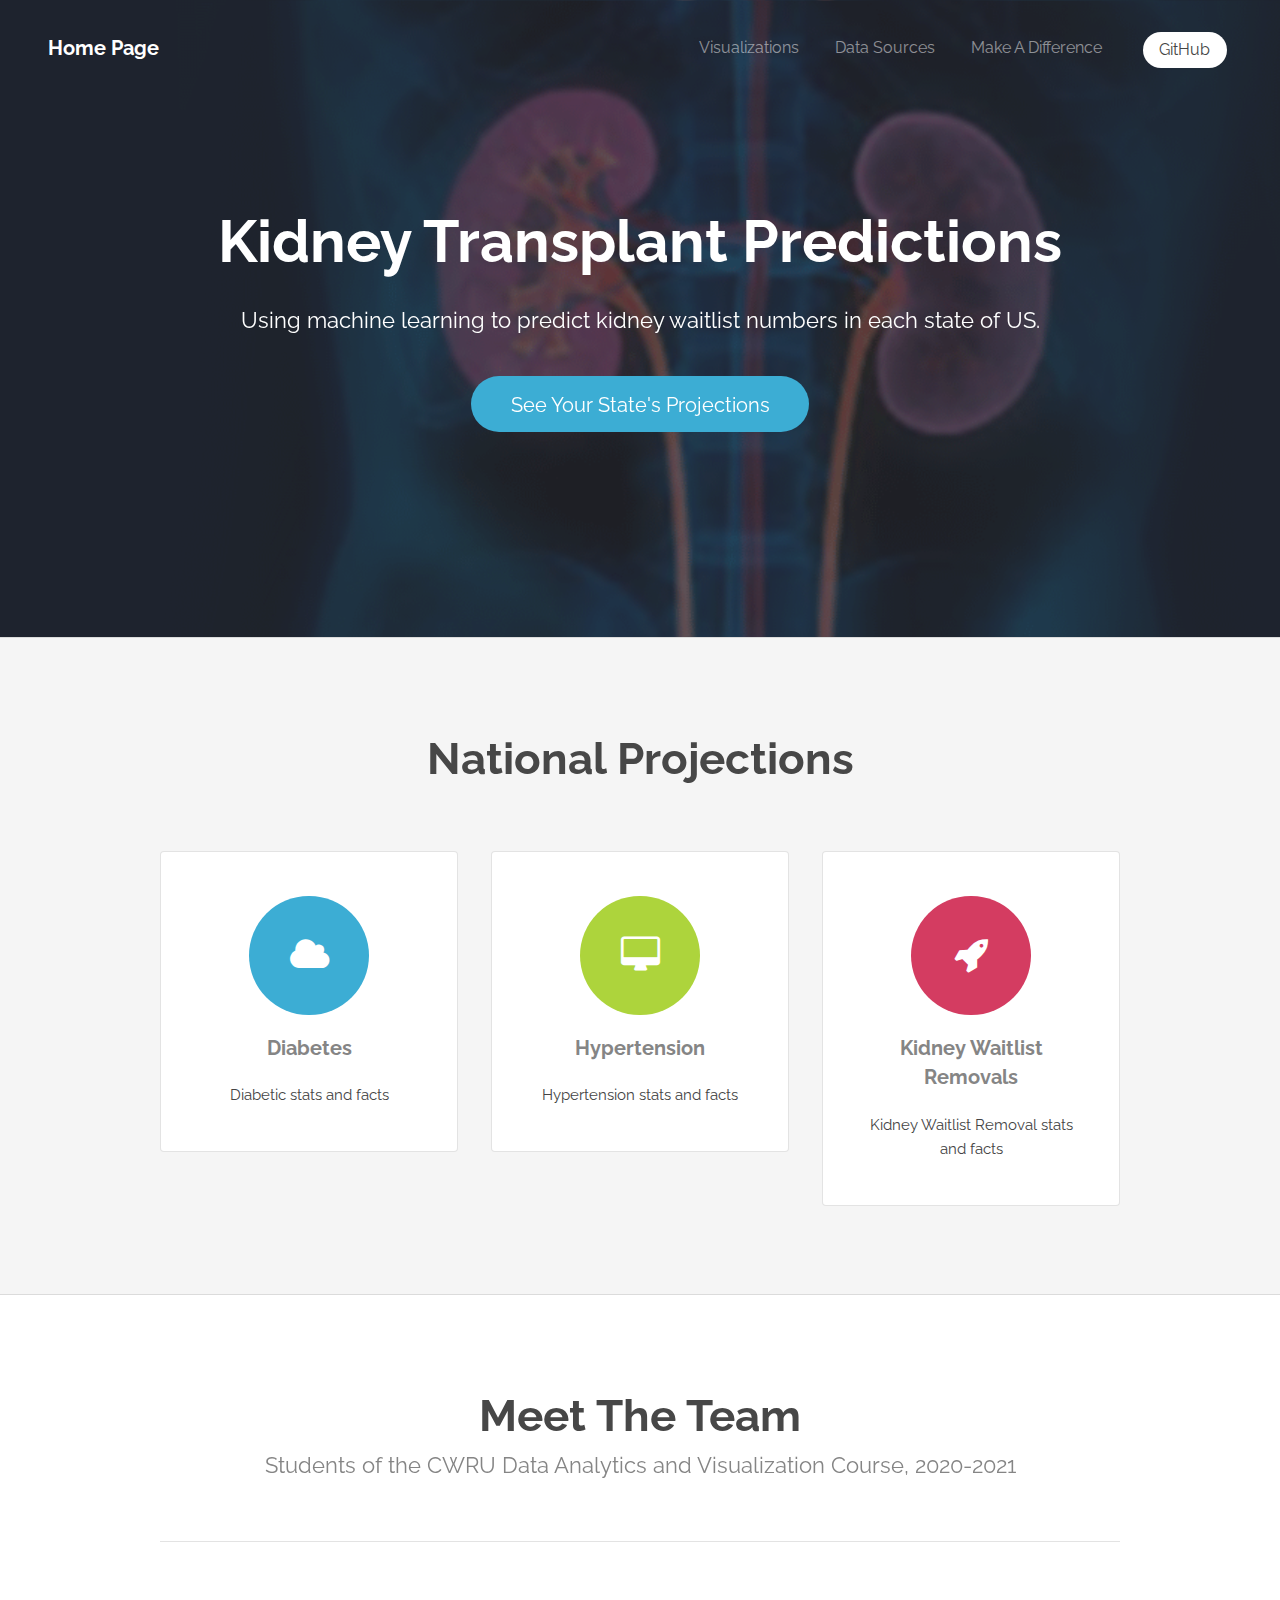
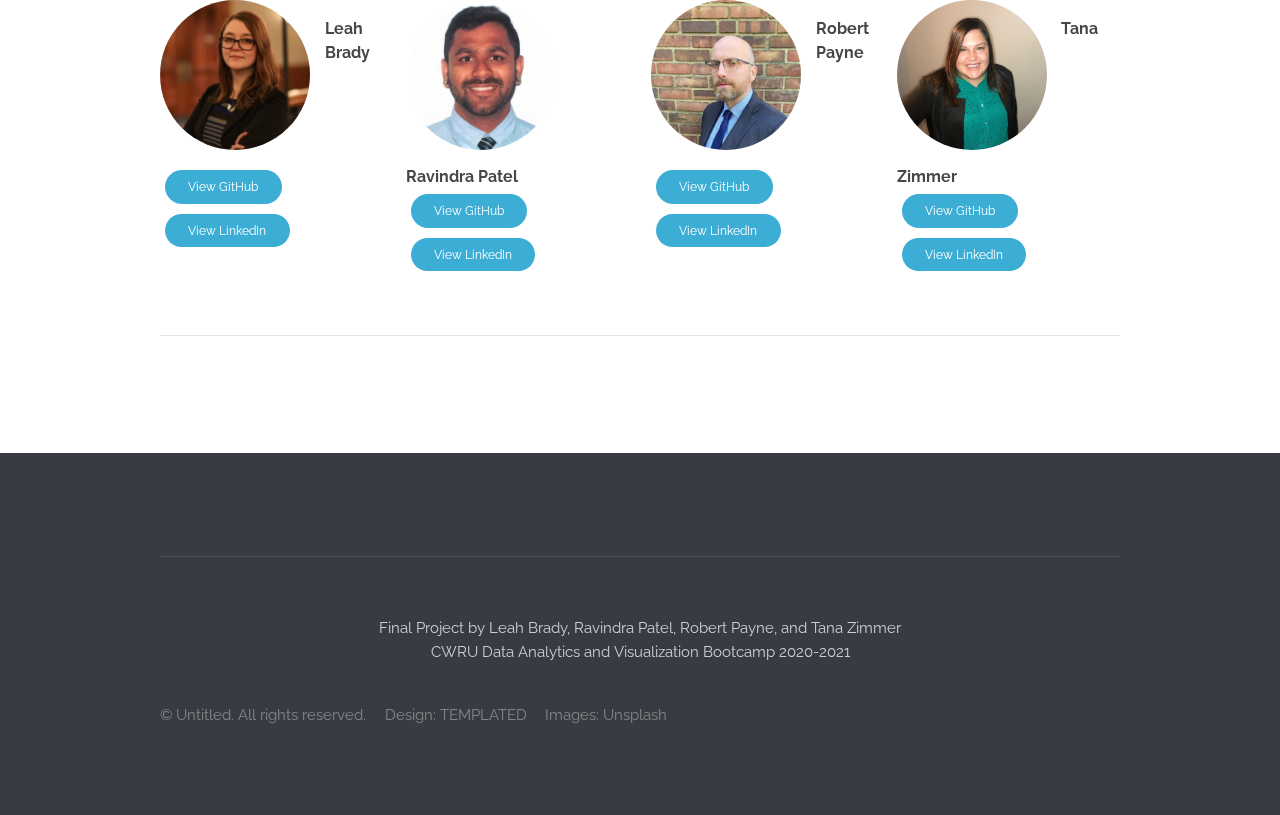
==== index.html @ 56c70883 "wrote js code to swap images" ====
<!DOCTYPE html>
<!--
	Transit by TEMPLATED
	templated.co @templatedco
	Released for free under the Creative Commons Attribution 3.0 license (templated.co/license)
-->
<html lang="en">
	<head>
		<meta charset="UTF-8">
		<title>Home Page</title>
		<meta http-equiv="content-type" content="text/html; charset=utf-8" />
		<meta name="description" content="" />
		<meta name="keywords" content="" />
		<!--[if lte IE 8]><script src="js/html5shiv.js"></script><![endif]-->
		<script src="js/jquery.min.js"></script>
		<script src="js/skel.min.js"></script>
		<script src="js/skel-layers.min.js"></script>
		<script src="js/init.js"></script>
		<noscript>
			<link rel="stylesheet" href="css/skel.css" />
			<link rel="stylesheet" href="css/style.css" />
			<link rel="stylesheet" href="css/style-xlarge.css" />
		</noscript>
	</head>
	<body class="landing">

		<!-- Header -->
			<header id="header">
				<h1><a href="index.html">Home Page</a></h1>
				<nav id="nav">
					<ul>
						<li><a href="visualizations.html">Visualizations</a></li>
						<li><a href="data.html">Data Sources</a></li>
						<li><a href="donate.html">Make A Difference</a></li>
						<li><a href="https://github.com/Lbrady1025/OPTN-analysis" target="_blank" class="button special">GitHub</a></li>
					</ul>
				</nav>
			</header>

		<!-- Banner -->
			<section id="banner">
				<h2>Kidney Transplant Predictions</h2>
				<p>Using machine learning to predict kidney waitlist numbers in each state of US.</p>
				<ul class="actions">
					<li>
						<a href="states.html" class="button big">See Your State's Projections</a>
					</li>
				</ul>
			</section>

		<!-- One -->
			<section id="one" class="wrapper style1 special">
				<div class="container">
					<header class="major">
						<h2>National Projections</h2>
					</header>
					<div class="row 150%">
						<div class="4u 12u$(medium)">
							<section class="box">
								<i class="icon big rounded color1 fa-cloud"></i>
								<h3>Diabetes</h3>
								<p>Diabetic stats and facts</p>
							</section>
						</div>
						<div class="4u 12u$(medium)">
							<section class="box">
								<i class="icon big rounded color9 fa-desktop"></i>
								<h3>Hypertension</h3>
								<p>Hypertension stats and facts</p>
							</section>
						</div>
						<div class="4u$ 12u$(medium)">
							<section class="box">
								<i class="icon big rounded color6 fa-rocket"></i>
								<h3>Kidney Waitlist Removals</h3>
								<p>Kidney Waitlist Removal stats and facts</p>
							</section>
						</div>
					</div>
				</div>
			</section>

		<!-- Two -->
			<section id="two" class="wrapper style2 special">
				<div class="container">
					<header class="major">
						<h2>Meet The Team</h2>
						<p>Students of the CWRU Data Analytics and Visualization Course, 2020-2021</p>
					</header>
					<section class="profiles">
						<div class="row">
							<section class="3u 6u(medium) 12u$(xsmall) profile">
								<img src="images/LB.jpg" height=150px width=150px alt="" />
								<h4>Leah Brady</h4>
								<p><a href="https://github.com/lbrady1025" target="_blank" class="button small">View GitHub</a>
								<br><a href="http://linkedin.com/in/leah-brady-31922b10" target="_blank" class="button small">View LinkedIn</a></p>
							</section>
							<section class="3u 6u$(medium) 12u$(xsmall) profile">
								<img src="images/RPatel.jpg" height=150px width=150px alt="" />
								<h4>Ravindra Patel</h4>
								<p><a href="https://github.com/raviny90" target="_blank" class="button small">View GitHub</a>
								<br><a href="https://www.linkedin.com/in/ravipatel-1228/" target="_blank" class="button small">View LinkedIn</a></p>
							</section>
							<section class="3u 6u(medium) 12u$(xsmall) profile">
								<img src="images/RPayne.jpg" height=150px width=150px alt="" />
								<h4>Robert Payne</h4>
								<p><a href="https://github.com/BPayne-216" target="_blank" class="button small">View GitHub</a>
								<br><a href="https://www.linkedin.com/in/robert-payne-552a73190/" target="_blank" class="button small">View LinkedIn</a></p>
							</section>
							<section class="3u$ 6u$(medium) 12u$(xsmall) profile">
								<img src="images/TZ.jpg" height=150px width=150px alt="" />
								<h4>Tana Zimmer</h4>
								<p><a href="https://github.com/tanazimmer" target="_blank" class="button small">View GitHub</a>
								<br><a href="https://www.linkedin.com/in/tana-zimmer/" target="_blank" class="button small">View LinkedIn</a></p>
							</section>
						</div>
					</section>
					
				</div>
			</section>

		<!-- Footer -->
			<footer id="footer">
				<div class="container">
					<section class="links">
						<div class="row">
						</div>
					</section>
						<center>
						<p>Final Project by Leah Brady, Ravindra Patel, Robert Payne, and Tana Zimmer<br>
						CWRU Data Analytics and Visualization Bootcamp 2020-2021</p>
						</center>			
						<div class="row">
						<div class="8u 12u$(medium)">
							<ul class="copyright">
								<li>&copy; Untitled. All rights reserved.</li>
								<li>Design: <a href="http://templated.co">TEMPLATED</a></li>
								<li>Images: <a href="http://unsplash.com">Unsplash</a></li>
							</ul>
						</div>
					</div>
				</div>
			</footer>

	</body>
</html>
---- css/skel.css ----
/* Resets (http://meyerweb.com/eric/tools/css/reset/ | v2.0 | 20110126 | License: none (public domain)) */

	html,body,div,span,applet,object,iframe,h1,h2,h3,h4,h5,h6,p,blockquote,pre,a,abbr,acronym,address,big,cite,code,del,dfn,em,img,ins,kbd,q,s,samp,small,strike,strong,sub,sup,tt,var,b,u,i,center,dl,dt,dd,ol,ul,li,fieldset,form,label,legend,table,caption,tbody,tfoot,thead,tr,th,td,article,aside,canvas,details,embed,figure,figcaption,footer,header,hgroup,menu,nav,output,ruby,section,summary,time,mark,audio,video{margin:0;padding:0;border:0;font-size:100%;font:inherit;vertical-align:baseline;}article,aside,details,figcaption,figure,footer,header,hgroup,menu,nav,section{display:block;}body{line-height:1;}ol,ul{list-style:none;}blockquote,q{quotes:none;}blockquote:before,blockquote:after,q:before,q:after{content:'';content:none;}table{border-collapse:collapse;border-spacing:0;}body{-webkit-text-size-adjust:none}

/* Box Model */

	*, *:before, *:after {
		-moz-box-sizing: border-box;
		-webkit-box-sizing: border-box;
		box-sizing: border-box;
	}

/* Container */

	.container {
		margin-left: auto;
		margin-right: auto;

		/* width: (containers) */
		width: 1200px;
	}

	/* Modifiers */

		/* 125% */
			.container.\31 25\25 {
				width: 100%;

				/* max-width: (containers * 1.25) */
				max-width: 1500px;

				/* min-width: (containers) */
				min-width: 1200px;
			}

		/* 75% */
			.container.\37 5\25 {

				/* width: (containers * 0.75) */
				width: 900px;

			}

		/* 50% */
			.container.\35 0\25 {

				/* width: (containers * 0.50) */
				width: 600px;

			}

		/* 25% */
			.container.\32 5\25 {

				/* width: (containers * 0.25) */
				width: 300px;

			}

/* Grid */

	.row {
		border-bottom: solid 1px transparent;
	}

	.row > * {
		float: left;
	}

	.row:after, .row:before {
		content: '';
		display: block;
		clear: both;
		height: 0;
	}

	.row.uniform > * > :first-child {
		margin-top: 0;
	}

	.row.uniform > * > :last-child {
		margin-bottom: 0;
	}

	/* Gutters */

		/* Normal */

			.row > * {
				/* padding: (gutters.horizontal) 0 0 (gutters.vertical) */
				padding: 0 0 0 2em;
			}

			.row {
				/* margin: -(gutters.horizontal) 0 -1px -(gutters.vertical) */
				margin: 0 0 -1px -2em;
			}

			.row.uniform > * {
				/* padding: (gutters.vertical) 0 0 (gutters.vertical) */
				padding: 2em 0 0 2em;
			}

			.row.uniform {
				/* margin: -(gutters.vertical) 0 -1px -(gutters.vertical) */
				margin: -2em 0 -1px -2em;
			}

		/* 200% */

			.row.\32 00\25 > * {
				/* padding: (gutters.horizontal) 0 0 (gutters.vertical) */
				padding: 0 0 0 4em;
			}

			.row.\32 00\25 {
				/* margin: -(gutters.horizontal) 0 -1px -(gutters.vertical) */
				margin: 0 0 -1px -4em;
			}

			.row.uniform.\32 00\25 > * {
				/* padding: (gutters.vertical) 0 0 (gutters.vertical) */
				padding: 4em 0 0 4em;
			}

			.row.uniform.\32 00\25 {
				/* margin: -(gutters.vertical) 0 -1px -(gutters.vertical) */
				margin: -4em 0 -1px -4em;
			}

		/* 150% */

			.row.\31 50\25 > * {
				/* padding: (gutters.horizontal) 0 0 (gutters.vertical) */
				padding: 0 0 0 1.5em;
			}

			.row.\31 50\25 {
				/* margin: -(gutters.horizontal) 0 -1px -(gutters.vertical) */
				margin: 0 0 -1px -1.5em;
			}

			.row.uniform.\31 50\25 > * {
				/* padding: (gutters.vertical) 0 0 (gutters.vertical) */
				padding: 1.5em 0 0 1.5em;
			}

			.row.uniform.\31 50\25 {
				/* margin: -(gutters.vertical) 0 -1px -(gutters.vertical) */
				margin: -1.5em 0 -1px -1.5em;
			}

		/* 50% */

			.row.\35 0\25 > * {
				/* padding: (gutters.horizontal) 0 0 (gutters.vertical) */
				padding: 0 0 0 1em;
			}

			.row.\35 0\25 {
				/* margin: -(gutters.horizontal) 0 -1px -(gutters.vertical) */
				margin: 0 0 -1px -1em;
			}

			.row.uniform.\35 0\25 > * {
				/* padding: (gutters.vertical) 0 0 (gutters.vertical) */
				padding: 1em 0 0 1em;
			}

			.row.uniform.\35 0\25 {
				/* margin: -(gutters.vertical) 0 -1px -(gutters.vertical) */
				margin: -1em 0 -1px -1em;
			}

		/* 25% */

			.row.\32 5\25 > * {
				/* padding: (gutters.horizontal) 0 0 (gutters.vertical) */
				padding: 0 0 0 0.5em;
			}

			.row.\32 5\25 {
				/* margin: -(gutters.horizontal) 0 -1px -(gutters.vertical) */
				margin: 0 0 -1px -0.5em;
			}

			.row.uniform.\32 5\25 > * {
				/* padding: (gutters.vertical) 0 0 (gutters.vertical) */
				padding: 0.5em 0 0 0.5em;
			}

			.row.uniform.\32 5\25 {
				/* margin: -(gutters.vertical) 0 -1px -(gutters.vertical) */
				margin: -0.5em 0 -1px -0.5em;
			}

		/* 0% */

			.row.\30 \25 > * {
				padding: 0;
			}

			.row.\30 \25 {
				margin: 0 0 -1px 0;
			}

	/* Cells */

		.\31 2u, .\31 2u\24 { width: 100%; clear: none; margin-left: 0; }
		.\31 1u, .\31 1u\24 { width: 91.6666666667%; clear: none; margin-left: 0; }
		.\31 0u, .\31 0u\24 { width: 83.3333333333%; clear: none; margin-left: 0; }
		.\39 u, .\39 u\24 { width: 75%; clear: none; margin-left: 0; }
		.\38 u, .\38 u\24 { width: 66.6666666667%; clear: none; margin-left: 0; }
		.\37 u, .\37 u\24 { width: 58.3333333333%; clear: none; margin-left: 0; }
		.\36 u, .\36 u\24 { width: 50%; clear: none; margin-left: 0; }
		.\35 u, .\35 u\24 { width: 41.6666666667%; clear: none; margin-left: 0; }
		.\34 u, .\34 u\24 { width: 33.3333333333%; clear: none; margin-left: 0; }
		.\33 u, .\33 u\24 { width: 25%; clear: none; margin-left: 0; }
		.\32 u, .\32 u\24 { width: 16.6666666667%; clear: none; margin-left: 0; }
		.\31 u, .\31 u\24 { width: 8.3333333333%; clear: none; margin-left: 0; }

		.\31 2u\24 + *,
		.\31 1u\24 + *,
		.\31 0u\24 + *,
		.\39 u\24 + *,
		.\38 u\24 + *,
		.\37 u\24 + *,
		.\36 u\24 + *,
		.\35 u\24 + *,
		.\34 u\24 + *,
		.\33 u\24 + *,
		.\32 u\24 + *,
		.\31 u\24 + * {
			clear: left;
		}

		.\-11u { margin-left: 91.6666666667% }
		.\-10u { margin-left: 83.3333333333% }
		.\-9u { margin-left: 75% }
		.\-8u { margin-left: 66.6666666667% }
		.\-7u { margin-left: 58.3333333333% }
		.\-6u { margin-left: 50% }
		.\-5u { margin-left: 41.6666666667% }
		.\-4u { margin-left: 33.3333333333% }
		.\-3u { margin-left: 25% }
		.\-2u { margin-left: 16.6666666667% }
		.\-1u { margin-left: 8.3333333333% }
---- css/style.css ----
@charset "UTF-8";
@import url(font-awesome.min.css);
@import url(http://fonts.googleapis.com/css?family=Raleway:700,400);

/*
	Transit by TEMPLATED
	templated.co @templatedco
	Released for free under the Creative Commons Attribution 3.0 license (templated.co/license)
*/

/* Basic */

	body {
		background: #fff;
	}

		body.is-loading *, body.is-loading *:before, body.is-loading *:after {
			-moz-animation: none !important;
			-webkit-animation: none !important;
			-o-animation: none !important;
			-ms-animation: none !important;
			animation: none !important;
			-moz-transition: none !important;
			-webkit-transition: none !important;
			-o-transition: none !important;
			-ms-transition: none !important;
			transition: none !important;
		}

	body, input, select, textarea {
		color: #444;
		font-family: "Raleway", Helvetica, sans-serif;
		font-size: 13pt;
		font-weight: 400;
		line-height: 1.65em;
	}

	a {
		color: #383b43;
		text-decoration: none;
	}

		a:active, a:hover {
			text-decoration: underline;
		}

	strong, b {
		color: #474747;
		font-weight: 700;
	}

	em, i {
		font-style: italic;
	}

	p {
		margin: 0 0 2em 0;
	}

	h1, h2, h3, h4, h5, h6 {
		color: #474747;
		font-weight: 700;
		line-height: 1em;
		margin: 0 0 1em 0;
	}

		h1 a, h2 a, h3 a, h4 a, h5 a, h6 a {
			color: inherit;
			text-decoration: none;
		}

	h2 {
		font-size: 1.75em;
		line-height: 1.5em;
	}

	h3 {
		font-size: 1.35em;
		line-height: 1.5em;
	}

	h4 {
		font-size: 1.1em;
		line-height: 1.5em;
	}

	h5 {
		font-size: 0.9em;
		line-height: 1.5em;
	}

	h6 {
		font-size: 0.7em;
		line-height: 1.5em;
	}

	sub {
		font-size: 0.8em;
		position: relative;
		top: 0.5em;
	}

	sup {
		font-size: 0.8em;
		position: relative;
		top: -0.5em;
	}

	hr {
		border: 0;
		border-bottom: solid 1px rgba(144, 144, 144, 0.25);
		margin: 2em 0;
	}

		hr.major {
			margin: 3em 0;
		}

	blockquote {
		border-left: solid 4px rgba(144, 144, 144, 0.25);
		font-style: italic;
		margin: 0 0 2em 0;
		padding: 0.5em 0 0.5em 2em;
	}

	code {
		background: rgba(144, 144, 144, 0.075);
		border-radius: 4px;
		border: solid 1px rgba(144, 144, 144, 0.25);
		font-family: "Courier New", monospace;
		font-size: 0.9em;
		margin: 0 0.25em;
		padding: 0.25em 0.65em;
	}

	pre {
		-webkit-overflow-scrolling: touch;
		font-family: "Courier New", monospace;
		font-size: 0.9em;
		margin: 0 0 2em 0;
	}

		pre code {
			display: block;
			line-height: 1.75em;
			padding: 1em 1.5em;
			overflow-x: auto;
		}

	.align-left {
		text-align: left;
	}

	.align-center {
		text-align: center;
	}

	.align-right {
		text-align: right;
	}

/* Section/Article */

	section.special, article.special {
		text-align: center;
	}

	header p {
		color: #858585;
		position: relative;
		margin: 0 0 1.5em 0;
	}

	header h2 + p {
		font-size: 1.25em;
		margin-top: -1em;
		line-height: 1.5em;
	}

	header h3 + p {
		font-size: 1.1em;
		margin-top: -0.8em;
		line-height: 1.5em;
	}

	header h4 + p,
	header h5 + p,
	header h6 + p {
		font-size: 0.9em;
		margin-top: -0.6em;
		line-height: 1.5em;
	}

	header.major {
		text-align: center;
		margin-bottom: 4em;
	}

		header.major h2 {
			font-size: 3em;
			margin-bottom: 0.5em;
		}

		header.major p {
			font-size: 1.5em;
		}

/* Form */

	form {
		margin: 0 0 2em 0;
	}

	label {
		color: #474747;
		display: block;
		font-size: 0.9em;
		font-weight: 700;
		margin: 0 0 1em 0;
	}

	input[type="text"],
	input[type="password"],
	input[type="email"],
	select,
	textarea {
		-moz-appearance: none;
		-webkit-appearance: none;
		-o-appearance: none;
		-ms-appearance: none;
		appearance: none;
		background: rgba(144, 144, 144, 0.075);
		border-radius: 4px;
		border: none;
		color: inherit;
		display: block;
		outline: 0;
		padding: 0 1em;
		text-decoration: none;
		width: 100%;
	}

		input[type="text"]:invalid,
		input[type="password"]:invalid,
		input[type="email"]:invalid,
		select:invalid,
		textarea:invalid {
			box-shadow: none;
		}

		input[type="text"]:focus,
		input[type="password"]:focus,
		input[type="email"]:focus,
		select:focus,
		textarea:focus {
			border-color: #383b43;
			box-shadow: 0 0 0 1px #383b43;
		}

	.select-wrapper {
		text-decoration: none;
		display: block;
		position: relative;
	}

		.select-wrapper:before {
			content: "";
			-moz-osx-font-smoothing: grayscale;
			-webkit-font-smoothing: antialiased;
			font-family: FontAwesome;
			font-style: normal;
			font-weight: normal;
			text-transform: none !important;
		}

		.select-wrapper:before {
			color: rgba(144, 144, 144, 0.25);
			display: block;
			height: 2.75em;
			line-height: 2.75em;
			pointer-events: none;
			position: absolute;
			right: 0;
			text-align: center;
			top: 0;
			width: 2.75em;
		}

		.select-wrapper select::-ms-expand {
			display: none;
		}

	input[type="text"],
	input[type="password"],
	input[type="email"],
	select {
		height: 2.75em;
	}

	textarea {
		padding: 0.75em 1em;
	}

	input[type="checkbox"],
	input[type="radio"] {
		-moz-appearance: none;
		-webkit-appearance: none;
		-o-appearance: none;
		-ms-appearance: none;
		appearance: none;
		display: block;
		float: left;
		margin-right: -2em;
		opacity: 0;
		width: 1em;
		z-index: -1;
	}

		input[type="checkbox"] + label,
		input[type="radio"] + label {
			text-decoration: none;
			color: #444;
			cursor: pointer;
			display: inline-block;
			font-size: 1em;
			font-weight: 400;
			padding-left: 2.4em;
			padding-right: 0.75em;
			position: relative;
		}

			input[type="checkbox"] + label:before,
			input[type="radio"] + label:before {
				-moz-osx-font-smoothing: grayscale;
				-webkit-font-smoothing: antialiased;
				font-family: FontAwesome;
				font-style: normal;
				font-weight: normal;
				text-transform: none !important;
			}

			input[type="checkbox"] + label:before,
			input[type="radio"] + label:before {
				background: rgba(144, 144, 144, 0.075);
				border-radius: 4px;
				border: solid 1px rgba(144, 144, 144, 0.25);
				content: '';
				display: inline-block;
				height: 1.65em;
				left: 0;
				line-height: 1.58125em;
				position: absolute;
				text-align: center;
				top: 0;
				width: 1.65em;
			}

		input[type="checkbox"]:checked + label:before,
		input[type="radio"]:checked + label:before {
			background: #3cadd4;
			border-color: #3cadd4;
			color: #ffffff;
			content: '\f00c';
		}

		input[type="checkbox"]:focus + label:before,
		input[type="radio"]:focus + label:before {
			border-color: #383b43;
			box-shadow: 0 0 0 1px #383b43;
		}

	input[type="checkbox"] + label:before {
		border-radius: 4px;
	}

	input[type="radio"] + label:before {
		border-radius: 100%;
	}

	::-webkit-input-placeholder {
		color: #858585 !important;
		opacity: 1.0;
	}

	:-moz-placeholder {
		color: #858585 !important;
		opacity: 1.0;
	}

	::-moz-placeholder {
		color: #858585 !important;
		opacity: 1.0;
	}

	:-ms-input-placeholder {
		color: #858585 !important;
		opacity: 1.0;
	}

	.formerize-placeholder {
		color: #858585 !important;
		opacity: 1.0;
	}

/* Box */

	.box {
		border-radius: 4px;
		border: solid 1px rgba(144, 144, 144, 0.25);
		margin-bottom: 2em;
		padding: 1.5em;
	}

		.box > :last-child,
		.box > :last-child > :last-child,
		.box > :last-child > :last-child > :last-child {
			margin-bottom: 0;
		}

		.box.alt {
			border: 0;
			border-radius: 0;
			padding: 0;
		}

/* Icon */

	.icon {
		text-decoration: none;
		border-bottom: none;
		position: relative;
	}

		.icon:before {
			-moz-osx-font-smoothing: grayscale;
			-webkit-font-smoothing: antialiased;
			font-family: FontAwesome;
			font-style: normal;
			font-weight: normal;
			text-transform: none !important;
		}

		.icon:active, .icon:hover {
			text-decoration: none;
		}

		.icon > .label {
			display: none;
		}

		.icon.rounded {
			background-color: #383b43;
			border-radius: 100%;
			color: #ffffff;
			display: inline-block;
			height: 3.25em;
			line-height: 3.25em;
			text-align: center;
			width: 3.25em;
		}

			.icon.rounded.big {
				font-size: 2.5em;
				margin-bottom: 0.5em;
			}

			.icon.rounded.color1 {
				background-color: #3cadd4;
			}

			.icon.rounded.color2 {
				background-color: #3c61d4;
			}

			.icon.rounded.color3 {
				background-color: #633cd4;
			}

			.icon.rounded.color4 {
				background-color: #af3cd4;
			}

			.icon.rounded.color5 {
				background-color: #d43cad;
			}

			.icon.rounded.color6 {
				background-color: #d43c61;
			}

			.icon.rounded.color7 {
				background-color: #d4633c;
			}

			.icon.rounded.color8 {
				background-color: #d4af3c;
			}

			.icon.rounded.color9 {
				background-color: #add43c;
			}

			.icon.rounded.color10 {
				background-color: #61d43c;
			}

			.icon.rounded.fa-twitter {
				background-color: #2daae4;
			}

			.icon.rounded.fa-facebook {
				background-color: #39599f;
			}

			.icon.rounded.fa-google-plus {
				background-color: #c91e1f;
			}

			.icon.rounded.fa-dribbble {
				background-color: #c4376b;
			}

			.icon.rounded.fa-tumblr, .icon.rounded.fa-linkedin {
				background-color: #31516a;
			}

			.icon.rounded.fa-rss {
				background-color: #f2600b;
			}

/* Image */

	.image {
		border-radius: 4px;
		border: 0;
		display: inline-block;
		position: relative;
	}

		.image img {
			border-radius: 4px;
			display: block;
		}

		.image.left {
			float: left;
			padding: 0 1.5em 1em 0;
			top: 0.25em;
		}

		.image.right {
			float: right;
			padding: 0 0 1em 1.5em;
			top: 0.25em;
		}

		.image.left, .image.right {
			max-width: 40%;
		}

			.image.left img, .image.right img {
				width: 100%;
			}

		.image.fit {
			display: block;
			margin: 0 0 2em 0;
			width: 100%;
		}

			.image.fit img {
				width: 100%;
			}

/* List */

	ol {
		list-style: decimal;
		margin: 0 0 2em 0;
		padding-left: 1.25em;
	}

		ol li {
			padding-left: 0.25em;
		}

	ul {
		list-style: disc;
		margin: 0 0 2em 0;
		padding-left: 1em;
	}

		ul li {
			padding-left: 0.5em;
		}

		ul.alt {
			list-style: none;
			padding-left: 0;
		}

			ul.alt li {
				border-top: solid 1px rgba(144, 144, 144, 0.25);
				padding: 0.5em 0;
			}

				ul.alt li:first-child {
					border-top: 0;
					padding-top: 0;
				}

		ul.unstyled {
			list-style: none;
			padding-left: 0;
		}

			ul.unstyled li {
				padding: 0.4em 0;
			}

		ul.icons {
			cursor: default;
			list-style: none;
			padding-left: 0;
		}

			ul.icons li {
				display: inline-block;
				padding: 0 1em 0 0;
			}

				ul.icons li:last-child {
					padding-right: 0;
				}

				ul.icons li .icon:before {
					font-size: 2em;
				}

		ul.actions {
			cursor: default;
			list-style: none;
			padding-left: 0;
		}

			ul.actions li {
				display: inline-block;
				padding: 0 1em 0 0;
				vertical-align: middle;
			}

				ul.actions li:last-child {
					padding-right: 0;
				}

			ul.actions.small li {
				padding: 0 0.5em 0 0;
			}

			ul.actions.vertical li {
				display: block;
				padding: 1em 0 0 0;
			}

				ul.actions.vertical li:first-child {
					padding-top: 0;
				}

				ul.actions.vertical li > * {
					margin-bottom: 0;
				}

			ul.actions.vertical.small li {
				padding: 0.5em 0 0 0;
			}

				ul.actions.vertical.small li:first-child {
					padding-top: 0;
				}

			ul.actions.fit {
				display: table;
				margin-left: -1em;
				padding: 0;
				table-layout: fixed;
				width: calc(100% + 1em);
			}

				ul.actions.fit li {
					display: table-cell;
					padding: 0 0 0 1em;
				}

					ul.actions.fit li > * {
						margin-bottom: 0;
					}

				ul.actions.fit.small {
					margin-left: -0.5em;
					width: calc(100% + 0.5em);
				}

					ul.actions.fit.small li {
						padding: 0 0 0 0.5em;
					}

	dl {
		margin: 0 0 2em 0;
	}

/* Table */

	.table-wrapper {
		-webkit-overflow-scrolling: touch;
		overflow-x: auto;
	}

	table {
		margin: 0 0 2em 0;
		width: 100%;
	}

		table tbody tr {
			border: solid 1px rgba(144, 144, 144, 0.25);
			border-left: 0;
			border-right: 0;
		}

			table tbody tr:nth-child(2n + 1) {
				background-color: rgba(144, 144, 144, 0.075);
			}

		table td {
			padding: 0.75em 0.75em;
		}

		table th {
			color: #474747;
			font-size: 0.9em;
			font-weight: 700;
			padding: 0 0.75em 0.75em 0.75em;
			text-align: left;
		}

		table thead {
			border-bottom: solid 2px rgba(144, 144, 144, 0.25);
		}

		table tfoot {
			border-top: solid 2px rgba(144, 144, 144, 0.25);
		}

		table.alt {
			border-collapse: separate;
		}

			table.alt tbody tr td {
				border: solid 1px rgba(144, 144, 144, 0.25);
				border-left-width: 0;
				border-top-width: 0;
			}

				table.alt tbody tr td:first-child {
					border-left-width: 1px;
				}

			table.alt tbody tr:first-child td {
				border-top-width: 1px;
			}

			table.alt thead {
				border-bottom: 0;
			}

			table.alt tfoot {
				border-top: 0;
			}

/* Button */

	input[type="submit"],
	input[type="reset"],
	input[type="button"],
	.button {
		-moz-appearance: none;
		-webkit-appearance: none;
		-o-appearance: none;
		-ms-appearance: none;
		appearance: none;
		-moz-transition: background-color 0.2s ease-in-out, color 0.2s ease-in-out;
		-webkit-transition: background-color 0.2s ease-in-out, color 0.2s ease-in-out;
		-o-transition: background-color 0.2s ease-in-out, color 0.2s ease-in-out;
		-ms-transition: background-color 0.2s ease-in-out, color 0.2s ease-in-out;
		transition: background-color 0.2s ease-in-out, color 0.2s ease-in-out;
		background-color: #3cadd4;
		border-radius: 30px;
		border: 0;
		color: #ffffff !important;
		cursor: pointer;
		display: inline-block;
		font-weight: 400;
		height: 2.85em;
		line-height: 2.95em;
		padding: 0 2em;
		text-align: center;
		text-decoration: none;
		white-space: nowrap;
		margin:5px
	}

		input[type="submit"]:hover,
		input[type="reset"]:hover,
		input[type="button"]:hover,
		.button:hover {
			background-color: #51b6d9;
			text-decoration: none;
		}

		input[type="submit"]:active,
		input[type="reset"]:active,
		input[type="button"]:active,
		.button:active {
			background-color: #2da2ca;
			text-decoration: none;
		}

		input[type="submit"].icon,
		input[type="reset"].icon,
		input[type="button"].icon,
		.button.icon {
			padding-left: 1.35em;
		}

			input[type="submit"].icon:before,
			input[type="reset"].icon:before,
			input[type="button"].icon:before,
			.button.icon:before {
				margin-right: 0.5em;
			}

		input[type="submit"].fit,
		input[type="reset"].fit,
		input[type="button"].fit,
		.button.fit {
			display: block;
			margin: 0 0 1em 0;
			width: 100%;
		}

		input[type="submit"].small,
		input[type="reset"].small,
		input[type="button"].small,
		.button.small {
			font-size: 0.8em;
		}

		input[type="submit"].big,
		input[type="reset"].big,
		input[type="button"].big,
		.button.big {
			font-size: 1.35em;
		}

		input[type="submit"].alt,
		input[type="reset"].alt,
		input[type="button"].alt,
		.button.alt {
			background-color: transparent;
			box-shadow: inset 0 0 0 2px rgba(144, 144, 144, 0.25);
			color: #474747 !important;
		}

			input[type="submit"].alt:hover,
			input[type="reset"].alt:hover,
			input[type="button"].alt:hover,
			.button.alt:hover {
				background-color: rgba(144, 144, 144, 0.075);
			}

			input[type="submit"].alt:active,
			input[type="reset"].alt:active,
			input[type="button"].alt:active,
			.button.alt:active {
				background-color: rgba(144, 144, 144, 0.2);
			}

			input[type="submit"].alt.icon:before,
			input[type="reset"].alt.icon:before,
			input[type="button"].alt.icon:before,
			.button.alt.icon:before {
				color: #858585;
			}

		input[type="submit"].special,
		input[type="reset"].special,
		input[type="button"].special,
		.button.special {
			background-color: #383b43;
			color: #ffffff !important;
		}

			input[type="submit"].special:hover,
			input[type="reset"].special:hover,
			input[type="button"].special:hover,
			.button.special:hover {
				background-color: #444751;
			}

			input[type="submit"].special:active,
			input[type="reset"].special:active,
			input[type="button"].special:active,
			.button.special:active {
				background-color: #2c2f35;
			}

		input[type="submit"].disabled, input[type="submit"]:disabled,
		input[type="reset"].disabled,
		input[type="reset"]:disabled,
		input[type="button"].disabled,
		input[type="button"]:disabled,
		.button.disabled,
		.button:disabled {
			background-color: #444 !important;
			box-shadow: inset 0 -0.15em 0 0 rgba(0, 0, 0, 0.15);
			color: #fff !important;
			cursor: default;
			opacity: 0.25;
		}

/* Header */

	body.landing #header {
		background-color: transparent;
		left: 0;
		position: absolute;
		top: 0;
	}

		body.landing #header nav a {
			color: rgba(255, 255, 255, 0.5);
		}

	#header {
		background-color: #383b43;
		color: #ffffff;
		cursor: default;
		font-size: 1.1em;
		height: 6em;
		line-height: 6em;
		width: 100%;
		z-index: 10000;
	}

		#header h1 {
			color: #ffffff;
			height: inherit;
			left: 3em;
			line-height: inherit;
			margin: 0;
			padding: 0;
			position: absolute;
		}

			#header h1 a {
				font-size: 1.25em;
			}

		#header nav {
			height: inherit;
			line-height: inherit;
			position: absolute;
			right: 3em;
			vertical-align: middle;
		}

			#header nav > ul {
				list-style: none;
				margin: 0;
				padding-left: 0;
			}

				#header nav > ul > li {
					border-radius: 4px;
					display: inline-block;
					margin-left: 2em;
					padding-left: 0;
				}

					#header nav > ul > li a {
						-moz-transition: color 0.2s ease-in-out;
						-webkit-transition: color 0.2s ease-in-out;
						-o-transition: color 0.2s ease-in-out;
						-ms-transition: color 0.2s ease-in-out;
						transition: color 0.2s ease-in-out;
						color: #cdced0;
						display: inline-block;
						text-decoration: none;
					}

						#header nav > ul > li a:active, #header nav > ul > li a:hover {
							color: #ffffff;
						}

					#header nav > ul > li:first-child {
						margin-left: 0;
					}

					#header nav > ul > li .button {
						background-color: #fff;
						color: #444 !important;
						height: 2.25em;
						line-height: 2.25em;
						margin-bottom: 0;
						padding: 0 1em;
						position: relative;
						top: -0.075em;
						vertical-align: middle;
					}

		#header .container {
			position: relative;
		}

			#header .container h1 {
				left: 0;
			}

			#header .container nav {
				right: 0;
			}

/* Banner */

	#banner {
		background-image: url(../images/dark_tint.png), url(../images/Kidney_Banner.png);
		background-position: center center;
		background-size: cover;
		color: #ffffff;
		padding: 14em 0em 14em;
		text-align: center;
	}
	#databanner {
		background-image: url(../images/dark_tint.png), url(../images/databanner.png);
		background-position: center center;
		background-size: cover;
		color: #ffffff;
		padding: 14em 0em 14em;
		text-align: center;
	}

		#banner :last-child {
			margin-bottom: 0;
		}

		#banner h2 {
			color: #ffffff;
			font-size: 4em;
			line-height: 1.25em;
			margin: 0 0 0.5em 0;
			padding: 0;
		}

		#banner p {
			font-size: 1.5em;
			margin-bottom: 1.75em;
		}
		#databanner :last-child {
			margin-bottom: 0;
		}

		#databanner h2 {
			color: #ffffff;
			font-size: 4em;
			line-height: 1.25em;
			margin: 0 0 0.5em 0;
			padding: 0;
		}

		#databanner p {
			font-size: 1.5em;
			margin-bottom: 1.75em;
		}

		#mapbanner {
			background-image: url(../images/dark_tint.png), url(../images/USMap.png);
			background-position: center center;
			background-size: cover;
			color: #ffffff;
			padding: 14em 0em 14em;
			text-align: center;
		}
	
			#mapbanner :last-child {
				margin-bottom: 0;
			}
	
			#mapbanner h2 {
				color: #ffffff;
				font-size: 4em;
				line-height: 1.25em;
				margin: 0 0 0.5em 0;
				padding: 0;
			}
	
			#mapbanner p {
				font-size: 1.5em;
				margin-bottom: 1.75em;
			}

			#visualbanner {
				background-image: url(../images/dark_tint.png), url(../images/visualbanner.jpg);
				background-position: center center;
				background-size: cover;
				color: #ffffff;
				padding: 14em 0em 14em;
				text-align: center;
			}
		
				#visualbanner :last-child {
					margin-bottom: 0;
				}
		
				#visualbanner h2 {
					color: #ffffff;
					font-size: 4em;
					line-height: 1.25em;
					margin: 0 0 0.5em 0;
					padding: 0;
				}
		
				#visualbanner p {
					font-size: 1.5em;
					margin-bottom: 1.75em;
				}

				#ribbonbanner {
					background-image: url(../images/dark_tint.png), url(../images/ribbonbanner.jpg);
					background-position: center center;
					background-size: cover;
					color: #ffffff;
					padding: 14em 0em 14em;
					text-align: center;
				}
			
					#ribbonbanner :last-child {
						margin-bottom: 0;
					}
			
					#ribbonbanner h2 {
						color: #ffffff;
						font-size: 4em;
						line-height: 1.25em;
						margin: 0 0 0.5em 0;
						padding: 0;
					}
			
					#ribbonbanner p {
						font-size: 1.5em;
						margin-bottom: 1.75em;
					}

/* Wrapper */

	.wrapper {
		padding: 6em 0em 4em;
		/* Style 1 Wrapper */
		/* Style 2 Wrapper */
		/* Style 3 Wrapper */
	}

		.wrapper.style1 {
			background-color: #F5F5F5;
			border-bottom: 1px solid rgba(144, 144, 144, 0.25);
			border-top: 1px solid rgba(144, 144, 144, 0.25);
		}

			.wrapper.style1 .box {
				background-color: #fff;
				padding: 3em 2.5em;
			}

				.wrapper.style1 .box h2, .wrapper.style1 .box h3, .wrapper.style1 .box h4, .wrapper.style1 .box h5, .wrapper.style1 .box h6 {
					color: #858585;
				}

		.wrapper.style2 .profiles {
			border-bottom: 1px solid rgba(144, 144, 144, 0.25);
			border-top: 1px solid rgba(144, 144, 144, 0.25);
			margin-bottom: 4em;
			padding-top: 4em;
		}

		.wrapper.style2 .profile {
			margin-bottom: 2em;
			text-align: left;
		}

			.wrapper.style2 .profile img {
				border-radius: 50%;
				float: left;
				margin-bottom: 1em;
				margin-right: 1em;
			}

			.wrapper.style2 .profile h4 {
				margin-bottom: 0;
				margin-top: 1em;
			}

		.wrapper.style2 footer {
			margin-left: auto;
			margin-right: auto;
			width: 70%;
		}

			.wrapper.style2 footer p {
				margin-bottom: 3em;
			}

		.wrapper.style3 {
			background-color: #3cadd4;
			color: #ffffff;
		}

			.wrapper.style3 h2, .wrapper.style3 h3, .wrapper.style3 p {
				color: #ffffff;
			}

			.wrapper.style3 input[type="text"],
			.wrapper.style3 input[type="password"],
			.wrapper.style3 input[type="email"],
			.wrapper.style3 select,
			.wrapper.style3 textarea {
				background-color: #fff;
				color: #444;
			}

/* Footer */

	#footer {
		background: #383b43;
		padding: 6em 0em 4em;
	}

		#footer h2, #footer h3, #footer h4 {
			color: #ffffff;
		}

		#footer p, #footer a, #footer li {
			color: #cdced0;
		}

		#footer .links {
			border-bottom: 1px solid rgba(144, 144, 144, 0.25);
			margin-bottom: 4em;
			padding-bottom: 1em;
		}

		#footer .copyright {
			margin-top: 0.65em;
			padding: 0;
		}

			#footer .copyright li {
				color: #858585;
				display: inline-block;
				list-style: none;
				margin-left: 0.5em;
				padding-left: 0.5em;
			}

				#footer .copyright li:first-child {
					margin-left: 0;
					padding-left: 0;
				}

			#footer .copyright a {
				color: #858585;
			}

		#footer .icons {
			text-align: right;
		}

		#footer a.icon {
			color: #ffffff;
			font-size: 0.65em;
			height: 4em;
			line-height: 4em;
			width: 4em;
			cursor: pointer;
		}

/* Grid Demo */

	.grid-demo {
		display: block;
		margin: 0 0 2em 0;
	}

		.grid-demo span {
			background: #8d93a0;
			border-radius: 4px;
			color: rgba(0, 0, 0, 0.25);
			display: block;
			font-weight: 700;
			height: 2.75em;
			line-height: 2.75em;
			text-align: center;
		}

		.grid-demo .row.flush > div span {
			border-radius: 0;
		}

		.grid-demo .row.flush > div:first-child span {
			border-radius: 4px 0 0 4px;
		}

		.grid-demo .row.flush > div:last-child span {
			border-radius: 0 4px 4px 0;
		}
---- css/style-xlarge.css ----
/*
	Transit by TEMPLATED
	templated.co @templatedco
	Released for free under the Creative Commons Attribution 3.0 license (templated.co/license)
*/

/* Basic */

	body, input, select, textarea {
		font-size: 11pt;
	}
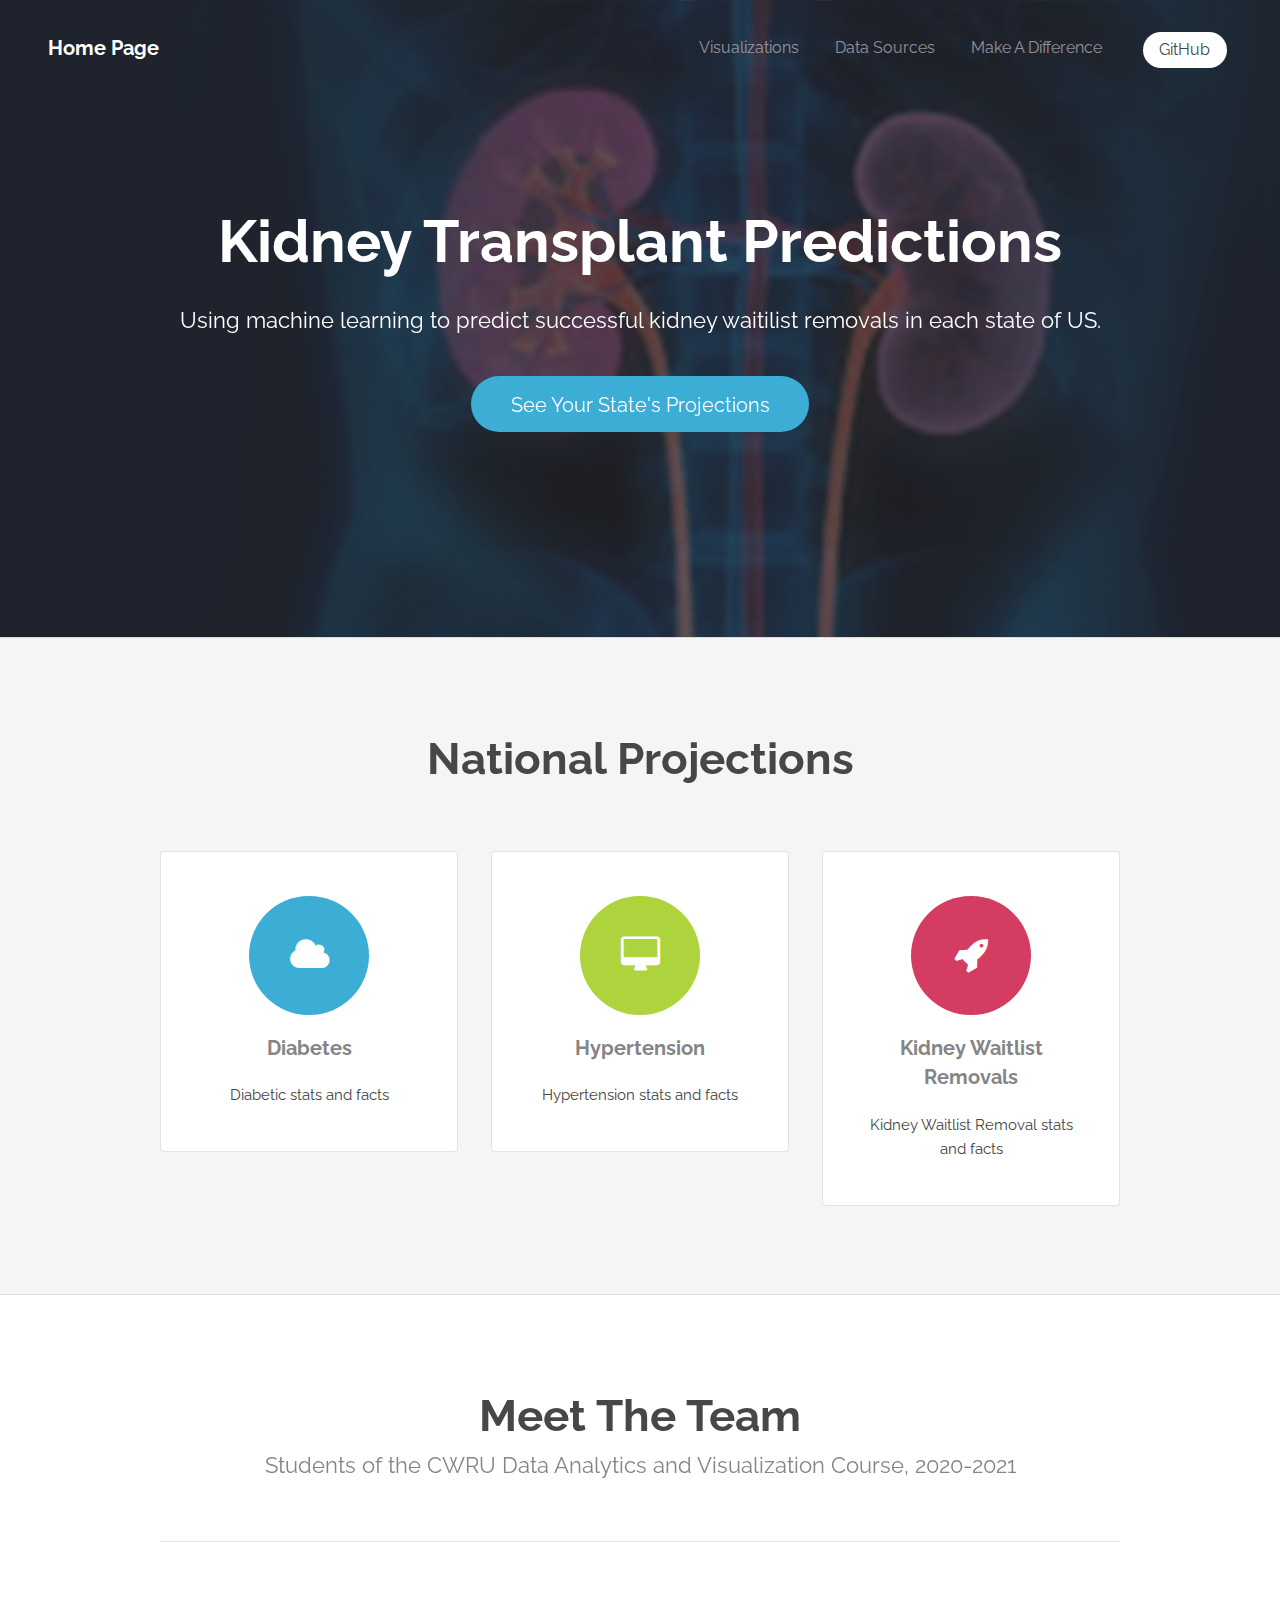
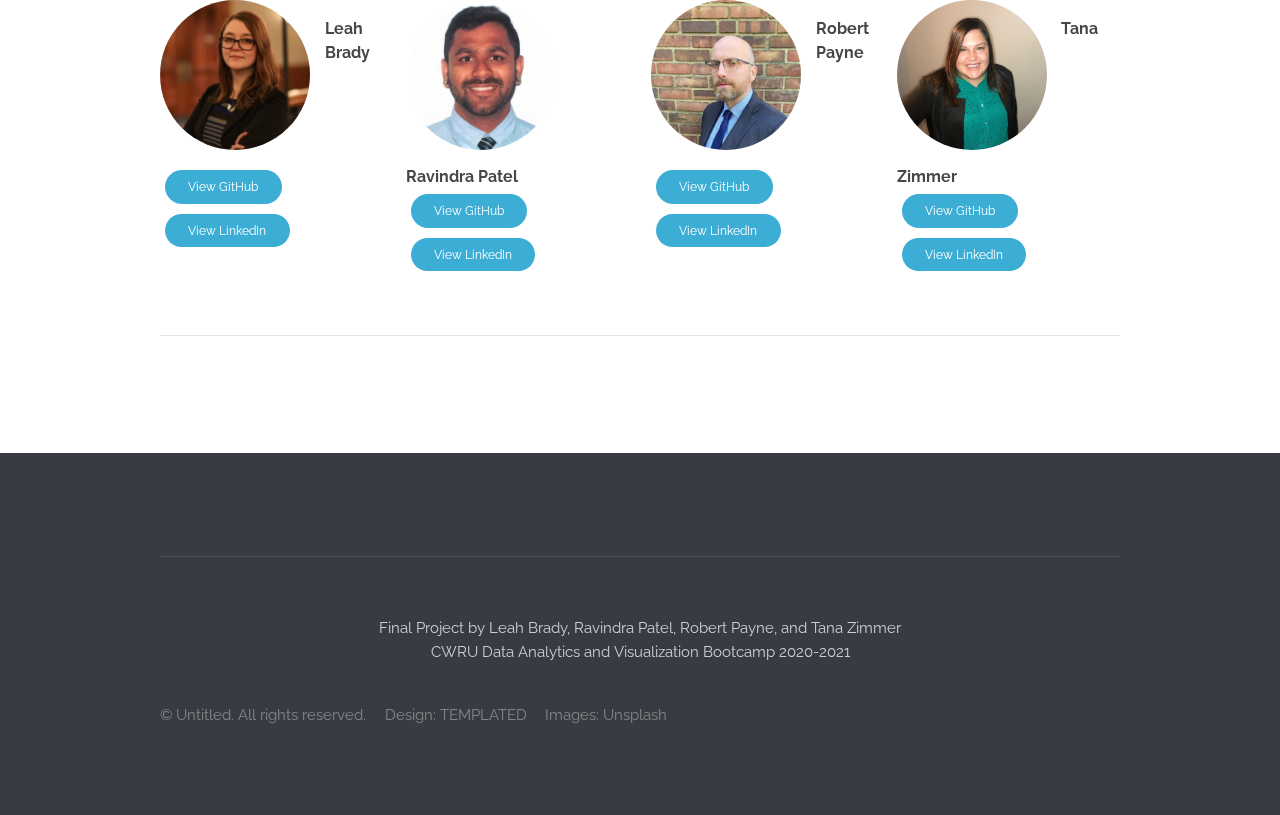
==== commit 4c641799: "rp90" ====
--- a/index.html
+++ b/index.html
@@ -31,7 +31,7 @@
 					<ul>
 						<li><a href="visualizations.html">Visualizations</a></li>
 						<li><a href="data.html">Data Sources</a></li>
-						<li><a href="donate.html">Make A Difference</a></li>
+						<li><a href="https://www.donatelife.net/register" target="_blank">Make A Difference</a></li>
 						<li><a href="https://github.com/Lbrady1025/OPTN-analysis" target="_blank" class="button special">GitHub</a></li>
 					</ul>
 				</nav>
@@ -40,10 +40,10 @@
 		<!-- Banner -->
 			<section id="banner">
 				<h2>Kidney Transplant Predictions</h2>
-				<p>Using machine learning to predict kidney waitlist numbers in each state of US.</p>
+				<p>Using machine learning to predict successful kidney waitilist removals in each state of US.</p>
 				<ul class="actions">
 					<li>
-						<a href="states.html" class="button big">See Your State's Projections</a>
+						<a href="states.html" target="_blank" class="button big">See Your State's Projections</a>
 					</li>
 				</ul>
 			</section>
@@ -53,6 +53,7 @@
 				<div class="container">
 					<header class="major">
 						<h2>National Projections</h2>
+						<!-- <p>Lorem ipsum dolor sit amet, delectus consequatur, similique quia!</p> -->
 					</header>
 					<div class="row 150%">
 						<div class="4u 12u$(medium)">
@@ -115,15 +116,94 @@
 							</section>
 						</div>
 					</section>
-					
+					<!-- <footer>
+						<p>Lorem ipsum dolor sit amet, consectetur adipisicing elit. Quibusdam dolore illum, temporibus veritatis eligendi, aliquam, dolor enim itaque veniam aut eaque sequi qui quia vitae pariatur repudiandae ab dignissimos ex!</p>
+						<ul class="actions">
+							<li>
+								<a href="#" class="button big">Lorem ipsum dolor sit</a>
+							</li>
+						</ul>
+					</footer> -->
 				</div>
 			</section>
+
+		<!-- Three -->
+			<!-- <section id="three" class="wrapper style3 special">
+				<div class="container">
+					<header class="major">
+						<h2>Consectetur adipisicing elit</h2>
+						<p>Lorem ipsum dolor sit amet. Delectus consequatur, similique quia!</p>
+					</header>
+				</div>
+				<div class="container 50%">
+					<form action="#" method="post">
+						<div class="row uniform">
+							<div class="6u 12u$(small)">
+								<input name="name" id="name" value="" placeholder="Name" type="text">
+							</div>
+							<div class="6u$ 12u$(small)">
+								<input name="email" id="email" value="" placeholder="Email" type="email">
+							</div>
+							<div class="12u$">
+								<textarea name="message" id="message" placeholder="Message" rows="6"></textarea>
+							</div>
+							<div class="12u$">
+								<ul class="actions">
+									<li><input value="Send Message" class="special big" type="submit"></li>
+								</ul>
+							</div>
+						</div>
+					</form>
+				</div>
+			</section> -->
 
 		<!-- Footer -->
 			<footer id="footer">
 				<div class="container">
 					<section class="links">
 						<div class="row">
+
+							
+							<!-- <section class="3u 6u(medium) 12u$(small)">
+								<h3>Lorem ipsum dolor</h3>
+								<ul class="unstyled">
+									<li><a href="#">Lorem ipsum dolor sit</a></li>
+									<li><a href="#">Nesciunt itaque, alias possimus</a></li>
+									<li><a href="#">Optio rerum beatae autem</a></li>
+									<li><a href="#">Nostrum nemo dolorum facilis</a></li>
+									<li><a href="#">Quo fugit dolor totam</a></li>
+								</ul>
+							</section>
+							<section class="3u 6u$(medium) 12u$(small)">
+								<h3>Culpa quia, nesciunt</h3>
+								<ul class="unstyled">
+									<li><a href="#">Lorem ipsum dolor sit</a></li>
+									<li><a href="#">Reiciendis dicta laboriosam enim</a></li>
+									<li><a href="#">Corporis, non aut rerum</a></li>
+									<li><a href="#">Laboriosam nulla voluptas, harum</a></li>
+									<li><a href="#">Facere eligendi, inventore dolor</a></li>
+								</ul>
+							</section>
+							<section class="3u 6u(medium) 12u$(small)">
+								<h3>Neque, dolore, facere</h3>
+								<ul class="unstyled">
+									<li><a href="#">Lorem ipsum dolor sit</a></li>
+									<li><a href="#">Distinctio, inventore quidem nesciunt</a></li>
+									<li><a href="#">Explicabo inventore itaque autem</a></li>
+									<li><a href="#">Aperiam harum, sint quibusdam</a></li>
+									<li><a href="#">Labore excepturi assumenda</a></li>
+								</ul>
+							</section>
+							<section class="3u$ 6u$(medium) 12u$(small)">
+								<h3>Illum, tempori, saepe</h3>
+								<ul class="unstyled">
+									<li><a href="#">Lorem ipsum dolor sit</a></li>
+									<li><a href="#">Recusandae, culpa necessita nam</a></li>
+									<li><a href="#">Cupiditate, debitis adipisci blandi</a></li>
+									<li><a href="#">Tempore nam, enim quia</a></li>
+									<li><a href="#">Explicabo molestiae dolor labore</a></li>
+								</ul>
+							</section> -->
 						</div>
 					</section>
 						<center>
@@ -138,6 +218,23 @@
 								<li>Images: <a href="http://unsplash.com">Unsplash</a></li>
 							</ul>
 						</div>
+
+						<!-- <div class="4u$ 12u$(medium)">
+							<ul class="icons">
+								<li>
+									<a class="icon rounded fa-facebook"><span class="label">Facebook</span></a>
+								</li>
+								<li>
+									<a class="icon rounded fa-twitter"><span class="label">Twitter</span></a>
+								</li>
+								<li>
+									<a class="icon rounded fa-google-plus"><span class="label">Google+</span></a>
+								</li>
+								<li>
+									<a class="icon rounded fa-linkedin"><span class="label">LinkedIn</span></a>
+								</li>
+							</ul>
+						</div> -->
 					</div>
 				</div>
 			</footer>
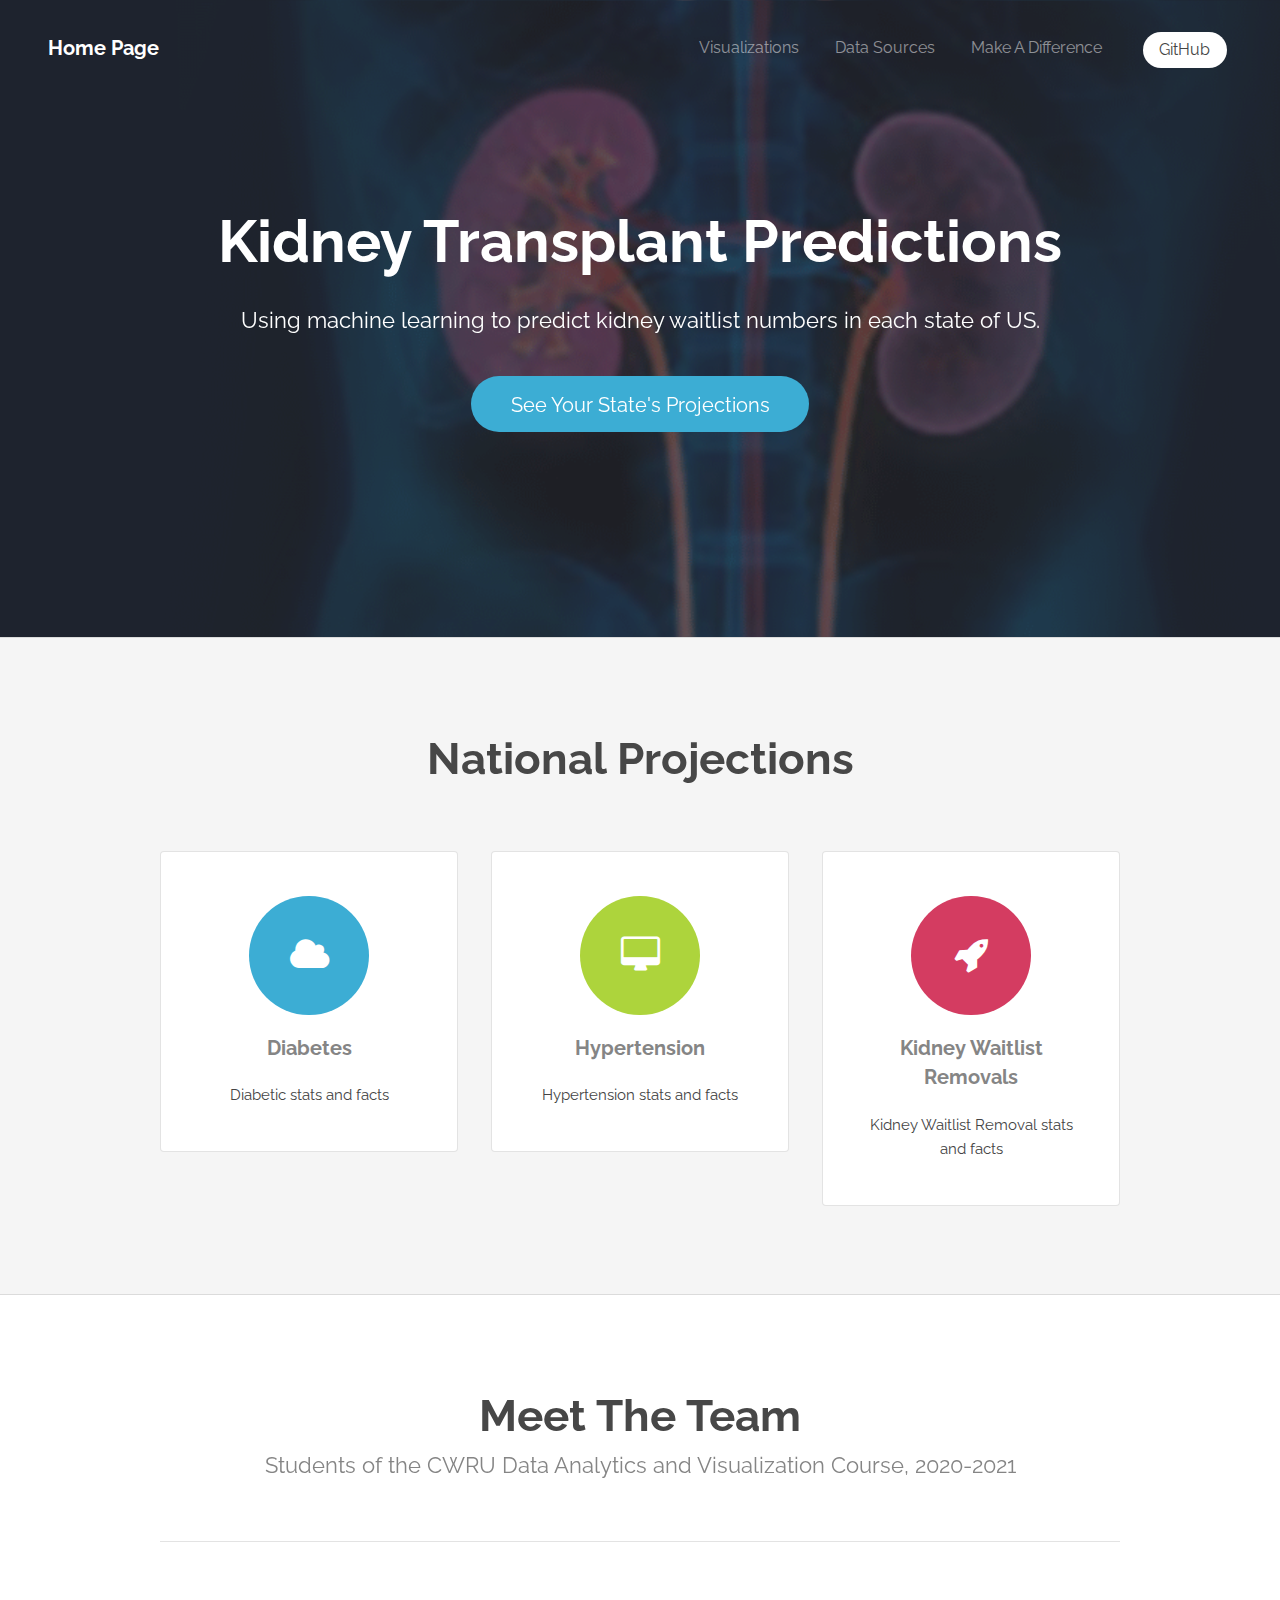
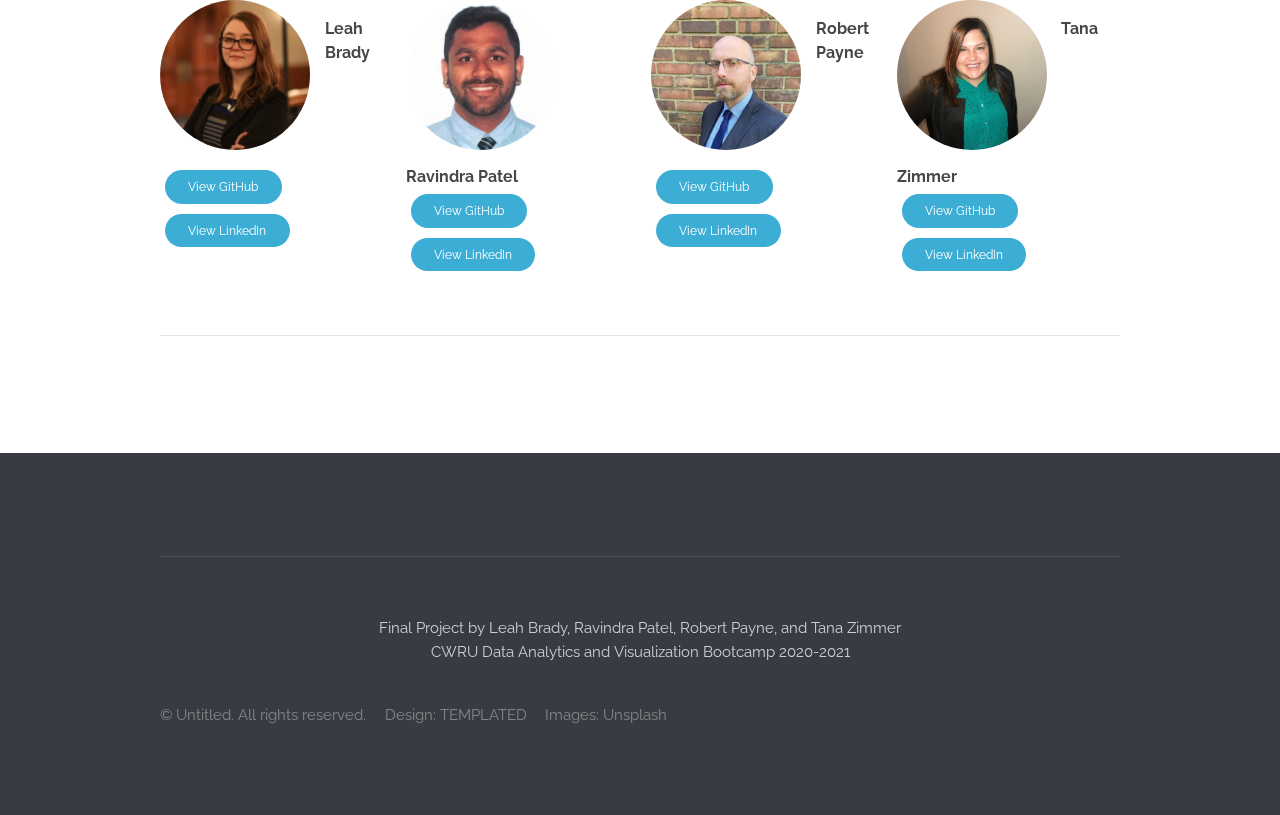
==== commit 6d551589: "Merge pull request #20 from Lbrady1025/rp90" ====
--- a/index.html
+++ b/index.html
@@ -40,10 +40,10 @@
 		<!-- Banner -->
 			<section id="banner">
 				<h2>Kidney Transplant Predictions</h2>
-				<p>Using machine learning to predict successful kidney waitilist removals in each state of US.</p>
+				<p>Using machine learning to predict kidney waitlist numbers in each state of US.</p>
 				<ul class="actions">
 					<li>
-						<a href="states.html" target="_blank" class="button big">See Your State's Projections</a>
+						<a href="states.html" class="button big">See Your State's Projections</a>
 					</li>
 				</ul>
 			</section>
@@ -53,7 +53,6 @@
 				<div class="container">
 					<header class="major">
 						<h2>National Projections</h2>
-						<!-- <p>Lorem ipsum dolor sit amet, delectus consequatur, similique quia!</p> -->
 					</header>
 					<div class="row 150%">
 						<div class="4u 12u$(medium)">
@@ -116,94 +115,15 @@
 							</section>
 						</div>
 					</section>
-					<!-- <footer>
-						<p>Lorem ipsum dolor sit amet, consectetur adipisicing elit. Quibusdam dolore illum, temporibus veritatis eligendi, aliquam, dolor enim itaque veniam aut eaque sequi qui quia vitae pariatur repudiandae ab dignissimos ex!</p>
-						<ul class="actions">
-							<li>
-								<a href="#" class="button big">Lorem ipsum dolor sit</a>
-							</li>
-						</ul>
-					</footer> -->
+					
 				</div>
 			</section>
-
-		<!-- Three -->
-			<!-- <section id="three" class="wrapper style3 special">
-				<div class="container">
-					<header class="major">
-						<h2>Consectetur adipisicing elit</h2>
-						<p>Lorem ipsum dolor sit amet. Delectus consequatur, similique quia!</p>
-					</header>
-				</div>
-				<div class="container 50%">
-					<form action="#" method="post">
-						<div class="row uniform">
-							<div class="6u 12u$(small)">
-								<input name="name" id="name" value="" placeholder="Name" type="text">
-							</div>
-							<div class="6u$ 12u$(small)">
-								<input name="email" id="email" value="" placeholder="Email" type="email">
-							</div>
-							<div class="12u$">
-								<textarea name="message" id="message" placeholder="Message" rows="6"></textarea>
-							</div>
-							<div class="12u$">
-								<ul class="actions">
-									<li><input value="Send Message" class="special big" type="submit"></li>
-								</ul>
-							</div>
-						</div>
-					</form>
-				</div>
-			</section> -->
 
 		<!-- Footer -->
 			<footer id="footer">
 				<div class="container">
 					<section class="links">
 						<div class="row">
-
-							
-							<!-- <section class="3u 6u(medium) 12u$(small)">
-								<h3>Lorem ipsum dolor</h3>
-								<ul class="unstyled">
-									<li><a href="#">Lorem ipsum dolor sit</a></li>
-									<li><a href="#">Nesciunt itaque, alias possimus</a></li>
-									<li><a href="#">Optio rerum beatae autem</a></li>
-									<li><a href="#">Nostrum nemo dolorum facilis</a></li>
-									<li><a href="#">Quo fugit dolor totam</a></li>
-								</ul>
-							</section>
-							<section class="3u 6u$(medium) 12u$(small)">
-								<h3>Culpa quia, nesciunt</h3>
-								<ul class="unstyled">
-									<li><a href="#">Lorem ipsum dolor sit</a></li>
-									<li><a href="#">Reiciendis dicta laboriosam enim</a></li>
-									<li><a href="#">Corporis, non aut rerum</a></li>
-									<li><a href="#">Laboriosam nulla voluptas, harum</a></li>
-									<li><a href="#">Facere eligendi, inventore dolor</a></li>
-								</ul>
-							</section>
-							<section class="3u 6u(medium) 12u$(small)">
-								<h3>Neque, dolore, facere</h3>
-								<ul class="unstyled">
-									<li><a href="#">Lorem ipsum dolor sit</a></li>
-									<li><a href="#">Distinctio, inventore quidem nesciunt</a></li>
-									<li><a href="#">Explicabo inventore itaque autem</a></li>
-									<li><a href="#">Aperiam harum, sint quibusdam</a></li>
-									<li><a href="#">Labore excepturi assumenda</a></li>
-								</ul>
-							</section>
-							<section class="3u$ 6u$(medium) 12u$(small)">
-								<h3>Illum, tempori, saepe</h3>
-								<ul class="unstyled">
-									<li><a href="#">Lorem ipsum dolor sit</a></li>
-									<li><a href="#">Recusandae, culpa necessita nam</a></li>
-									<li><a href="#">Cupiditate, debitis adipisci blandi</a></li>
-									<li><a href="#">Tempore nam, enim quia</a></li>
-									<li><a href="#">Explicabo molestiae dolor labore</a></li>
-								</ul>
-							</section> -->
 						</div>
 					</section>
 						<center>
@@ -218,23 +138,6 @@
 								<li>Images: <a href="http://unsplash.com">Unsplash</a></li>
 							</ul>
 						</div>
-
-						<!-- <div class="4u$ 12u$(medium)">
-							<ul class="icons">
-								<li>
-									<a class="icon rounded fa-facebook"><span class="label">Facebook</span></a>
-								</li>
-								<li>
-									<a class="icon rounded fa-twitter"><span class="label">Twitter</span></a>
-								</li>
-								<li>
-									<a class="icon rounded fa-google-plus"><span class="label">Google+</span></a>
-								</li>
-								<li>
-									<a class="icon rounded fa-linkedin"><span class="label">LinkedIn</span></a>
-								</li>
-							</ul>
-						</div> -->
 					</div>
 				</div>
 			</footer>
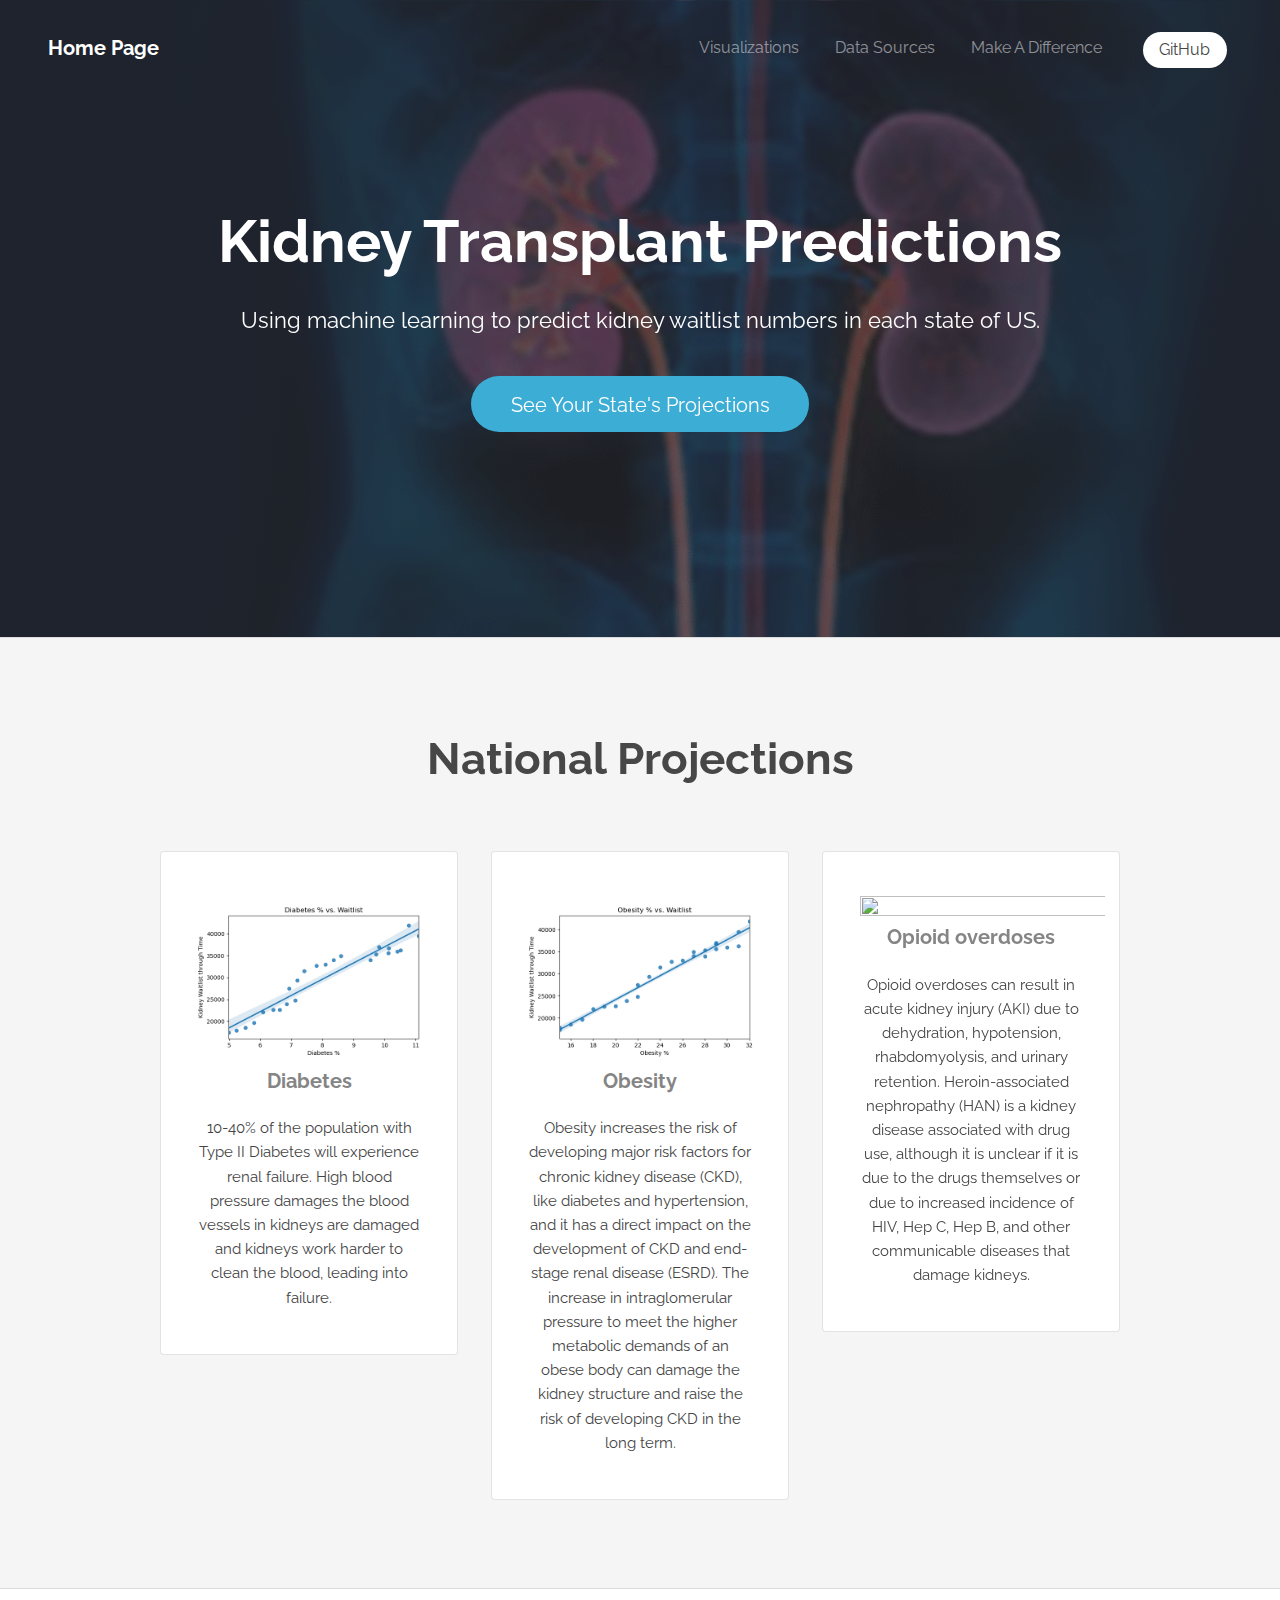
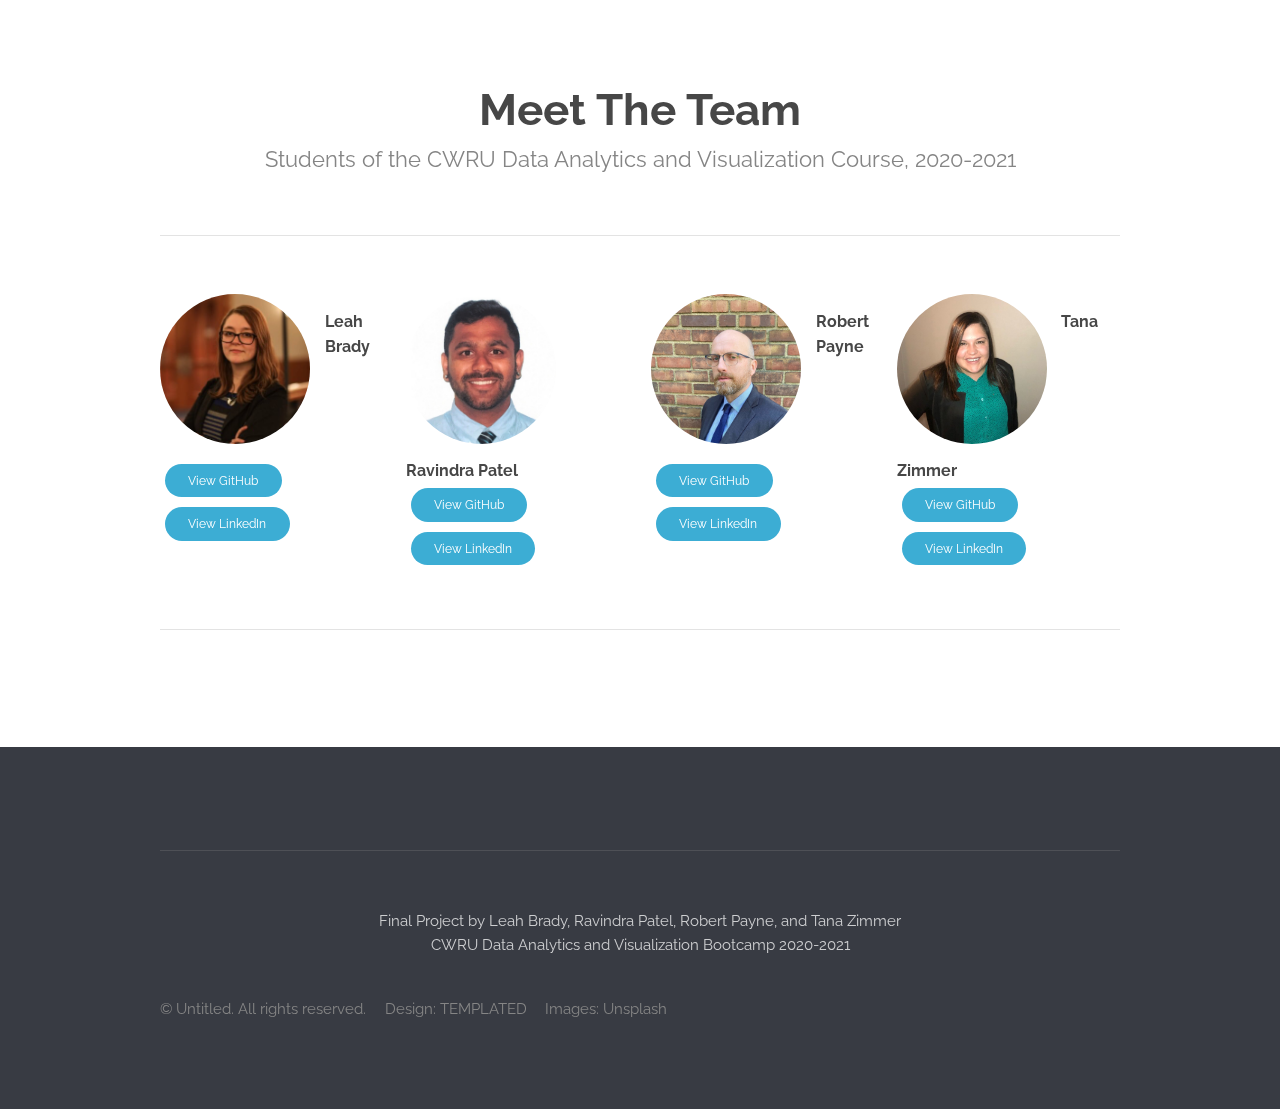
==== commit e34106e8: "update home page, resources" ====
--- a/index.html
+++ b/index.html
@@ -31,7 +31,7 @@
 					<ul>
 						<li><a href="visualizations.html">Visualizations</a></li>
 						<li><a href="data.html">Data Sources</a></li>
-						<li><a href="https://www.donatelife.net/register" target="_blank">Make A Difference</a></li>
+						<li><a href="donate.html">Make A Difference</a></li>
 						<li><a href="https://github.com/Lbrady1025/OPTN-analysis" target="_blank" class="button special">GitHub</a></li>
 					</ul>
 				</nav>
@@ -57,25 +57,31 @@
 					<div class="row 150%">
 						<div class="4u 12u$(medium)">
 							<section class="box">
-								<i class="icon big rounded color1 fa-cloud"></i>
+								<img src="images/National_diabetes.png" width=110% height=110%>
 								<h3>Diabetes</h3>
-								<p>Diabetic stats and facts</p>
+								<p>10-40% of the population with Type II Diabetes will experience renal failure.
+									High blood pressure damages the blood vessels in kidneys are damaged and kidneys work harder to clean the blood, leading into failure.
+								</p>
 							</section>
 						</div>
 						<div class="4u 12u$(medium)">
 							<section class="box">
-								<i class="icon big rounded color9 fa-desktop"></i>
-								<h3>Hypertension</h3>
-								<p>Hypertension stats and facts</p>
+								<img src="images/National_obesity.png" width=110% height=110%>
+								<h3>Obesity</h3>
+								<p>Obesity increases the risk of developing major risk factors for chronic kidney disease (CKD), 
+									like diabetes and hypertension, and it has a direct impact on the development of CKD and end-stage renal disease (ESRD). 
+									The increase in intraglomerular pressure to meet the higher metabolic demands of an obese body can damage the kidney structure and raise the risk of developing CKD in the long term.</p>
 							</section>
 						</div>
 						<div class="4u$ 12u$(medium)">
 							<section class="box">
-								<i class="icon big rounded color6 fa-rocket"></i>
-								<h3>Kidney Waitlist Removals</h3>
-								<p>Kidney Waitlist Removal stats and facts</p>
+								<img src="images/National_opioid.png" width=110% height=110%>
+								<h3>Opioid overdoses</h3>
+								<p>Opioid overdoses can result in acute kidney injury (AKI) due to dehydration, hypotension, rhabdomyolysis, and urinary retention. 
+									Heroin-associated nephropathy (HAN) is a kidney disease associated with drug use, although it is unclear if it is due to the drugs themselves or due to increased incidence of HIV, Hep C, Hep B, and other communicable diseases that damage kidneys.</p>
 							</section>
 						</div>
+					
 					</div>
 				</div>
 			</section>
--- a/css/style.css
+++ b/css/style.css
@@ -1159,6 +1159,32 @@
 						margin-bottom: 1.75em;
 					}
 
+				#dictbanner {
+					background-image: url(../images/dark_tint.png), url(../images/data_dict_image.jpg);
+					background-position: center center;
+					background-size: cover;
+					color: #ffffff;
+					padding: 14em 0em 14em;
+					text-align: center;
+				}
+			
+					#dictbanner :last-child {
+						margin-bottom: 0;
+					}
+			
+					#dictbanner h2 {
+						color: #ffffff;
+						font-size: 4em;
+						line-height: 1.25em;
+						margin: 0 0 0.5em 0;
+						padding: 0;
+					}
+			
+					#dictbanner p {
+						font-size: 1.5em;
+						margin-bottom: 1.75em;
+					}
+
 /* Wrapper */
 
 	.wrapper {
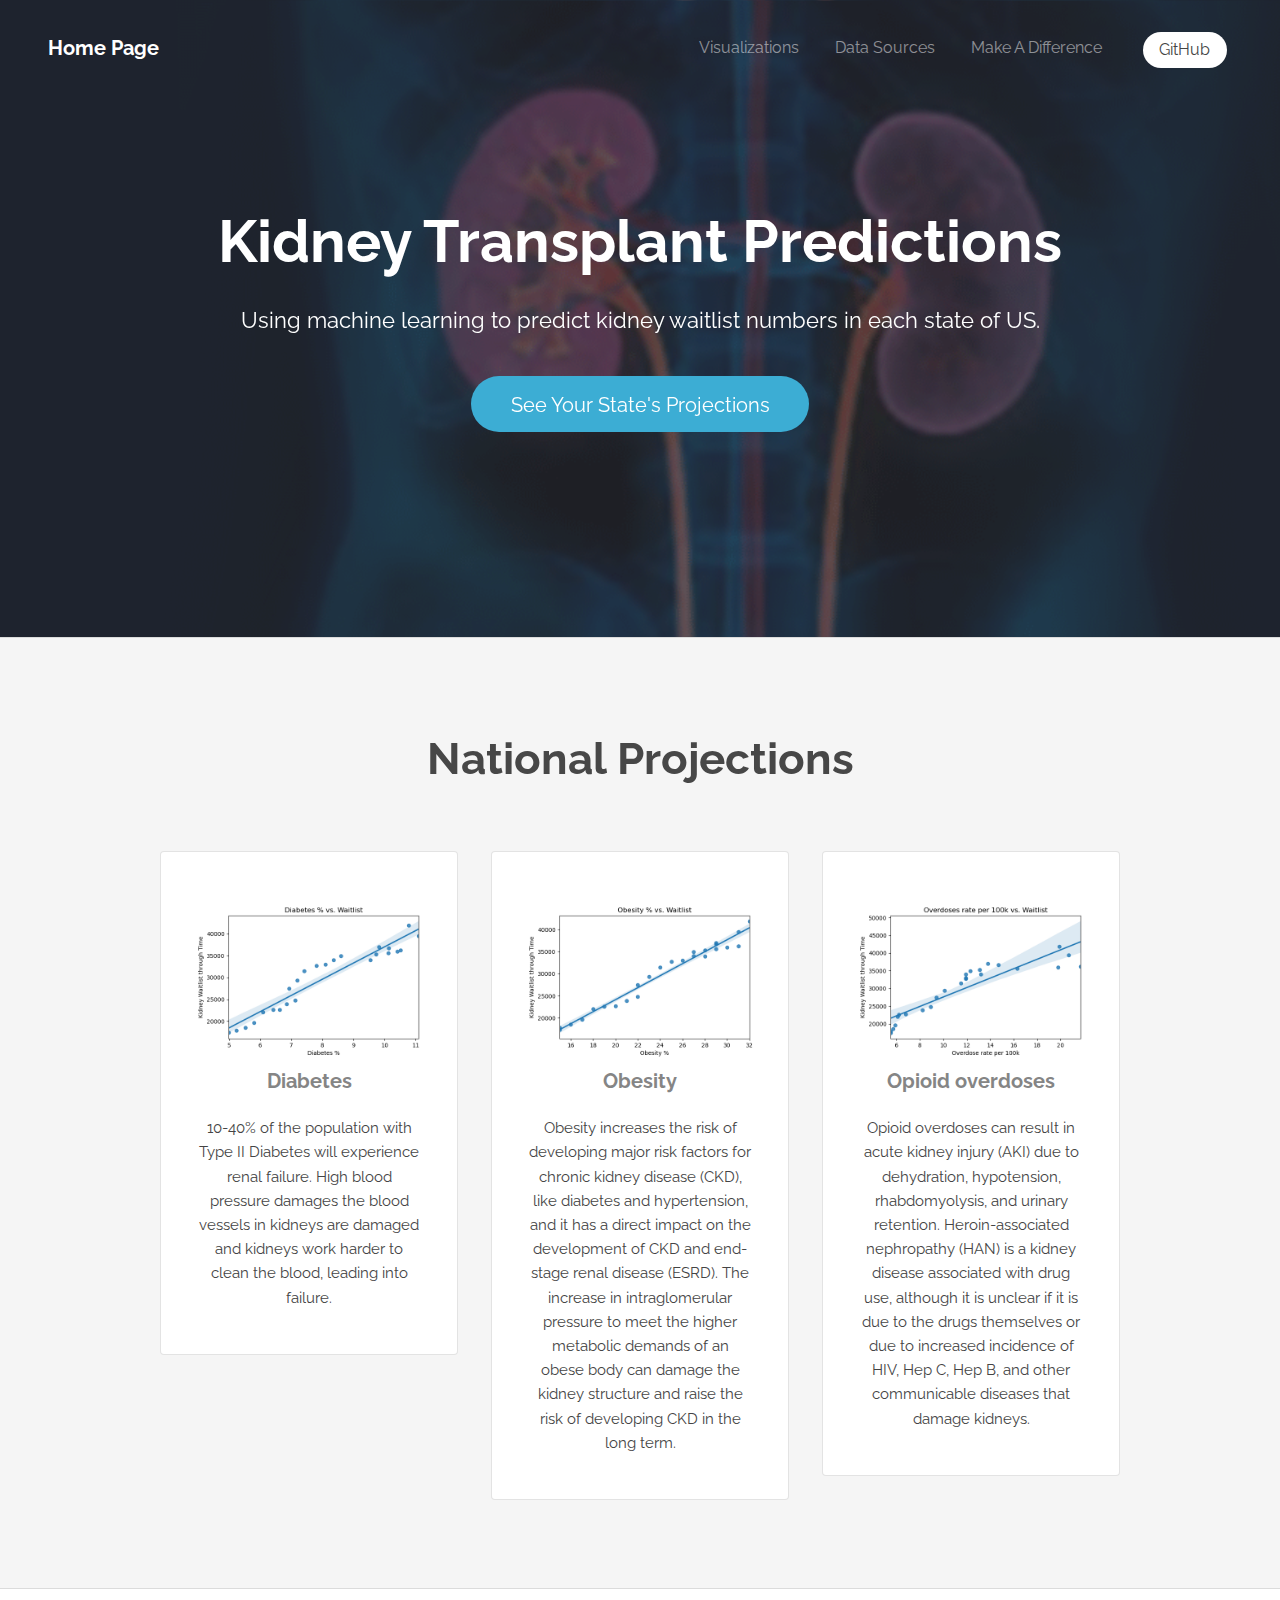
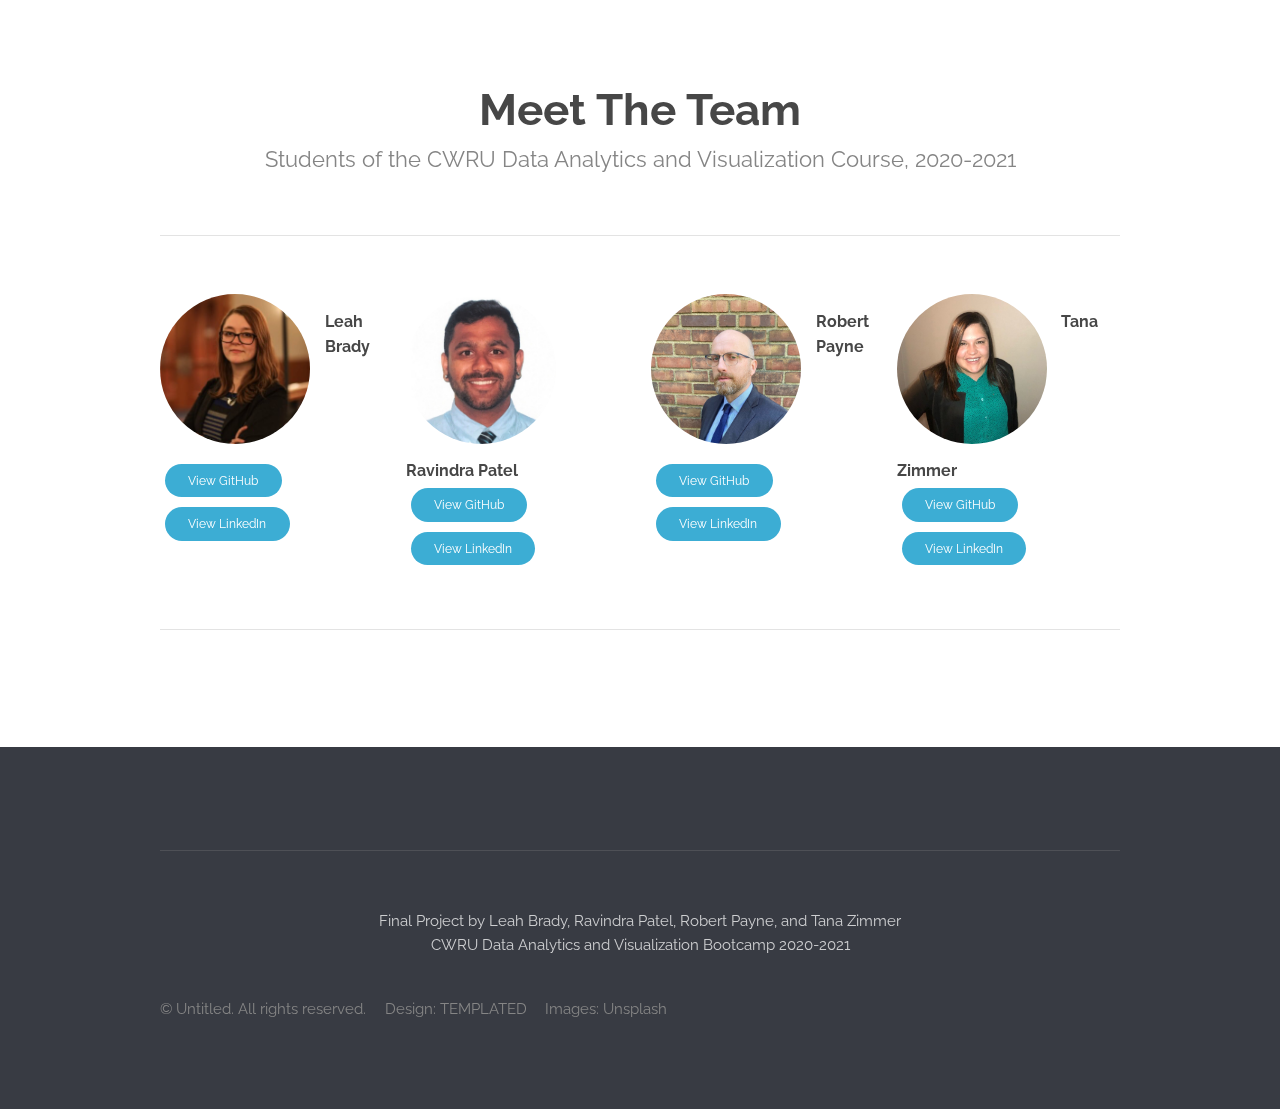
==== commit 2db73947: "corrected overdose path" ====
--- a/index.html
+++ b/index.html
@@ -75,7 +75,7 @@
 						</div>
 						<div class="4u$ 12u$(medium)">
 							<section class="box">
-								<img src="images/National_opioid.png" width=110% height=110%>
+								<img src="images/National_overdose.png" width=110% height=110%>
 								<h3>Opioid overdoses</h3>
 								<p>Opioid overdoses can result in acute kidney injury (AKI) due to dehydration, hypotension, rhabdomyolysis, and urinary retention. 
 									Heroin-associated nephropathy (HAN) is a kidney disease associated with drug use, although it is unclear if it is due to the drugs themselves or due to increased incidence of HIV, Hep C, Hep B, and other communicable diseases that damage kidneys.</p>
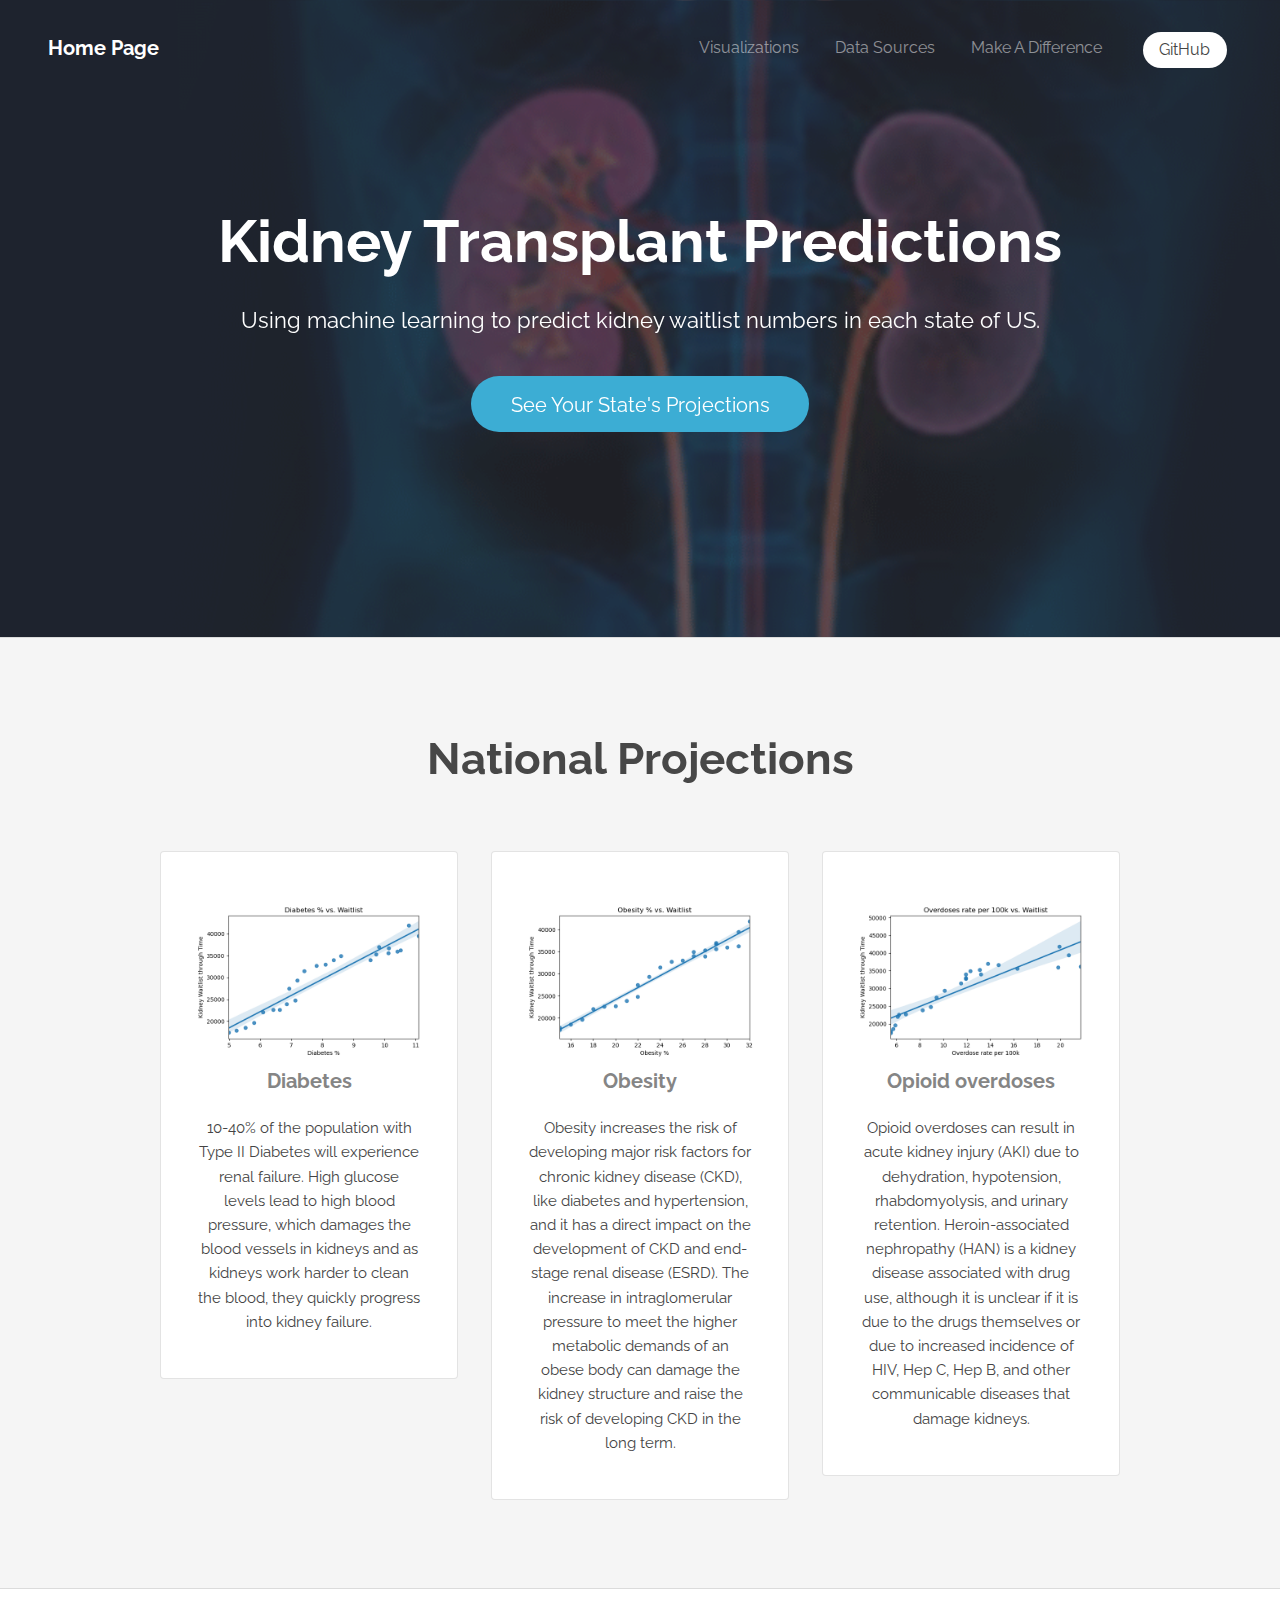
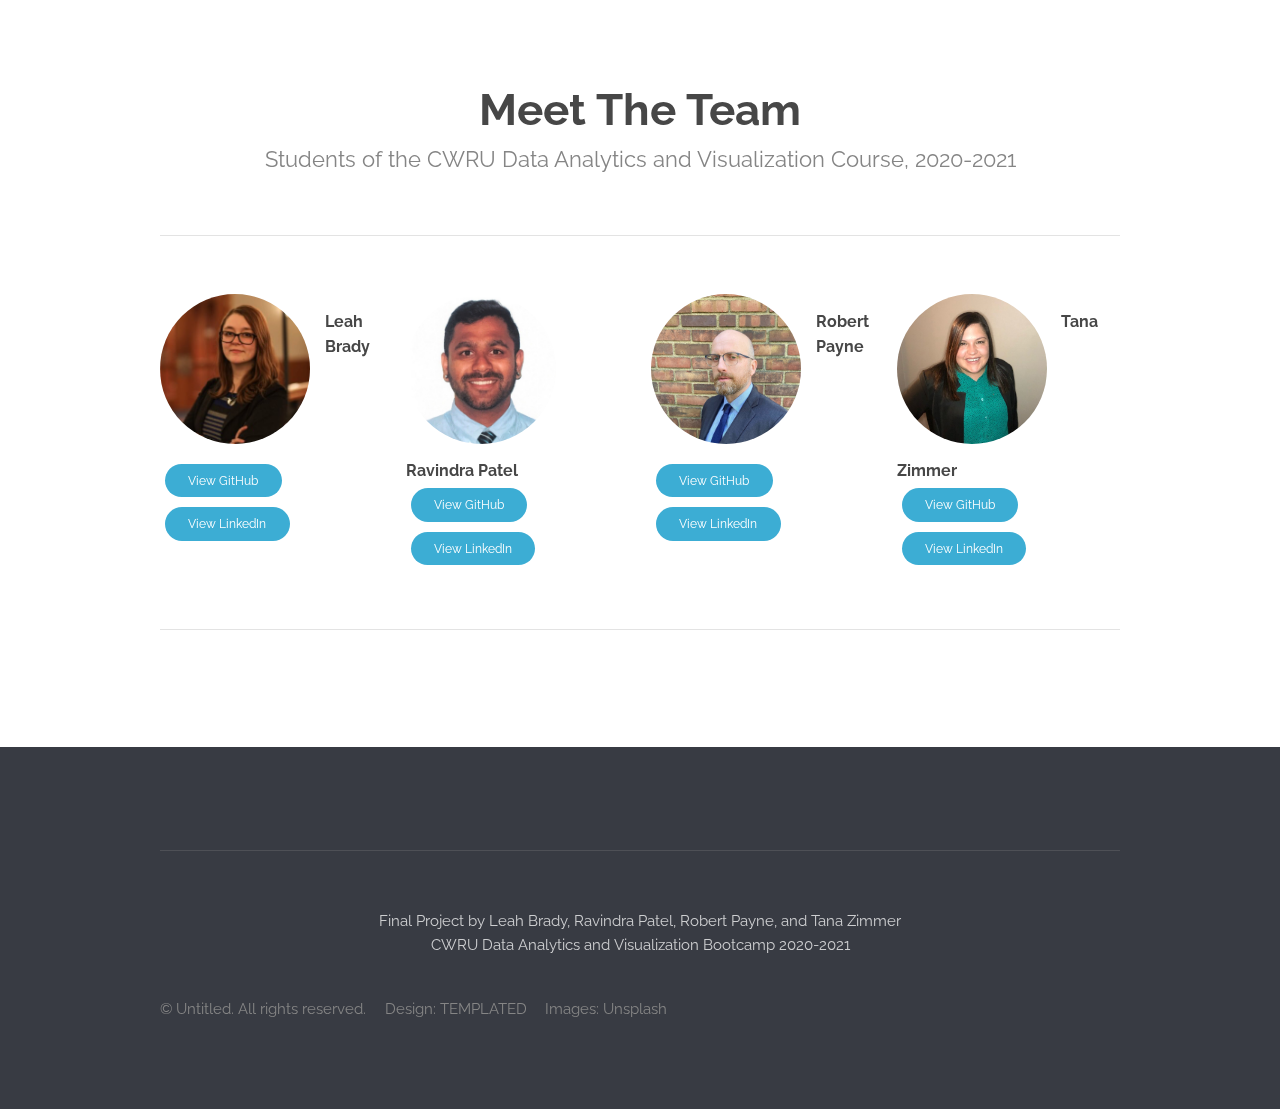
==== commit 2893234e: "Update index.html" ====
--- a/index.html
+++ b/index.html
@@ -60,7 +60,7 @@
 								<img src="images/National_diabetes.png" width=110% height=110%>
 								<h3>Diabetes</h3>
 								<p>10-40% of the population with Type II Diabetes will experience renal failure.
-									High blood pressure damages the blood vessels in kidneys are damaged and kidneys work harder to clean the blood, leading into failure.
+									High glucose levels lead to high blood pressure, which damages the blood vessels in kidneys and as kidneys work harder to clean the blood, they quickly progress into kidney failure.
 								</p>
 							</section>
 						</div>
@@ -149,4 +149,4 @@
 			</footer>
 
 	</body>
-</html>+</html>
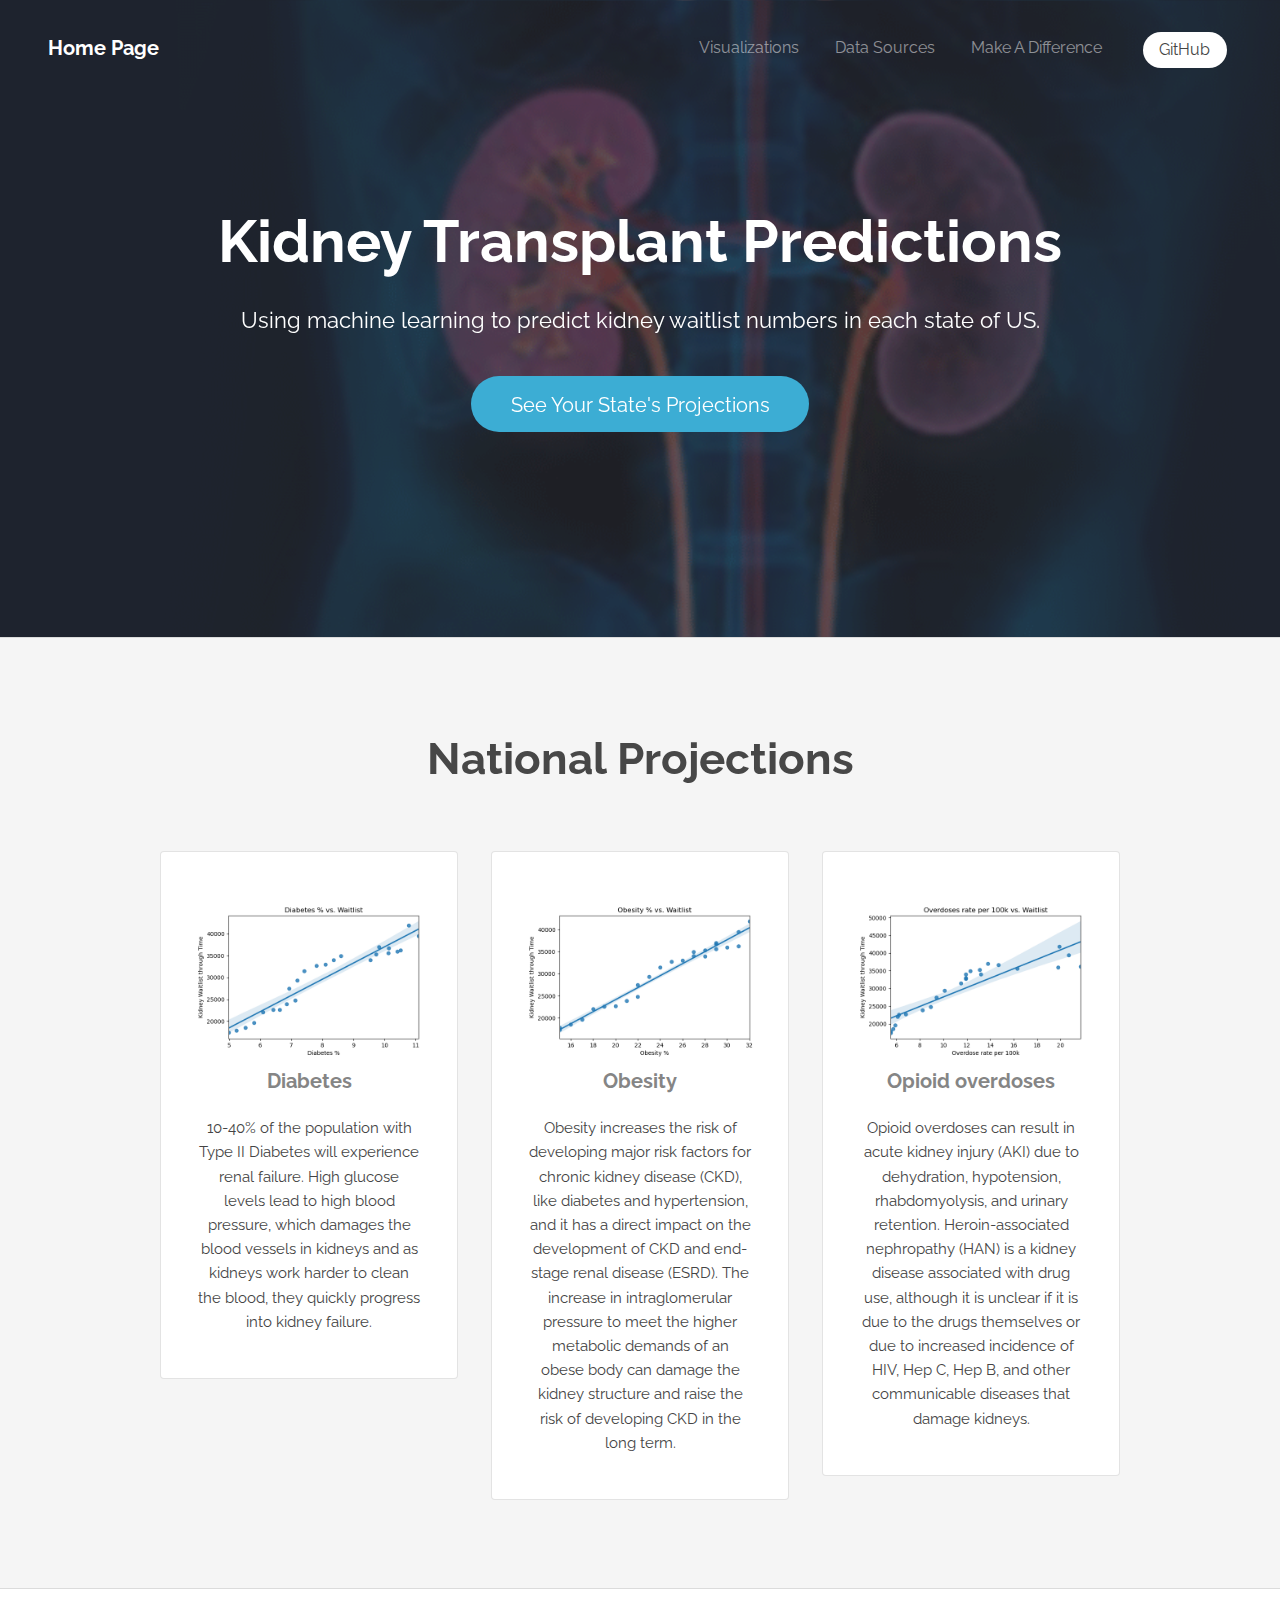
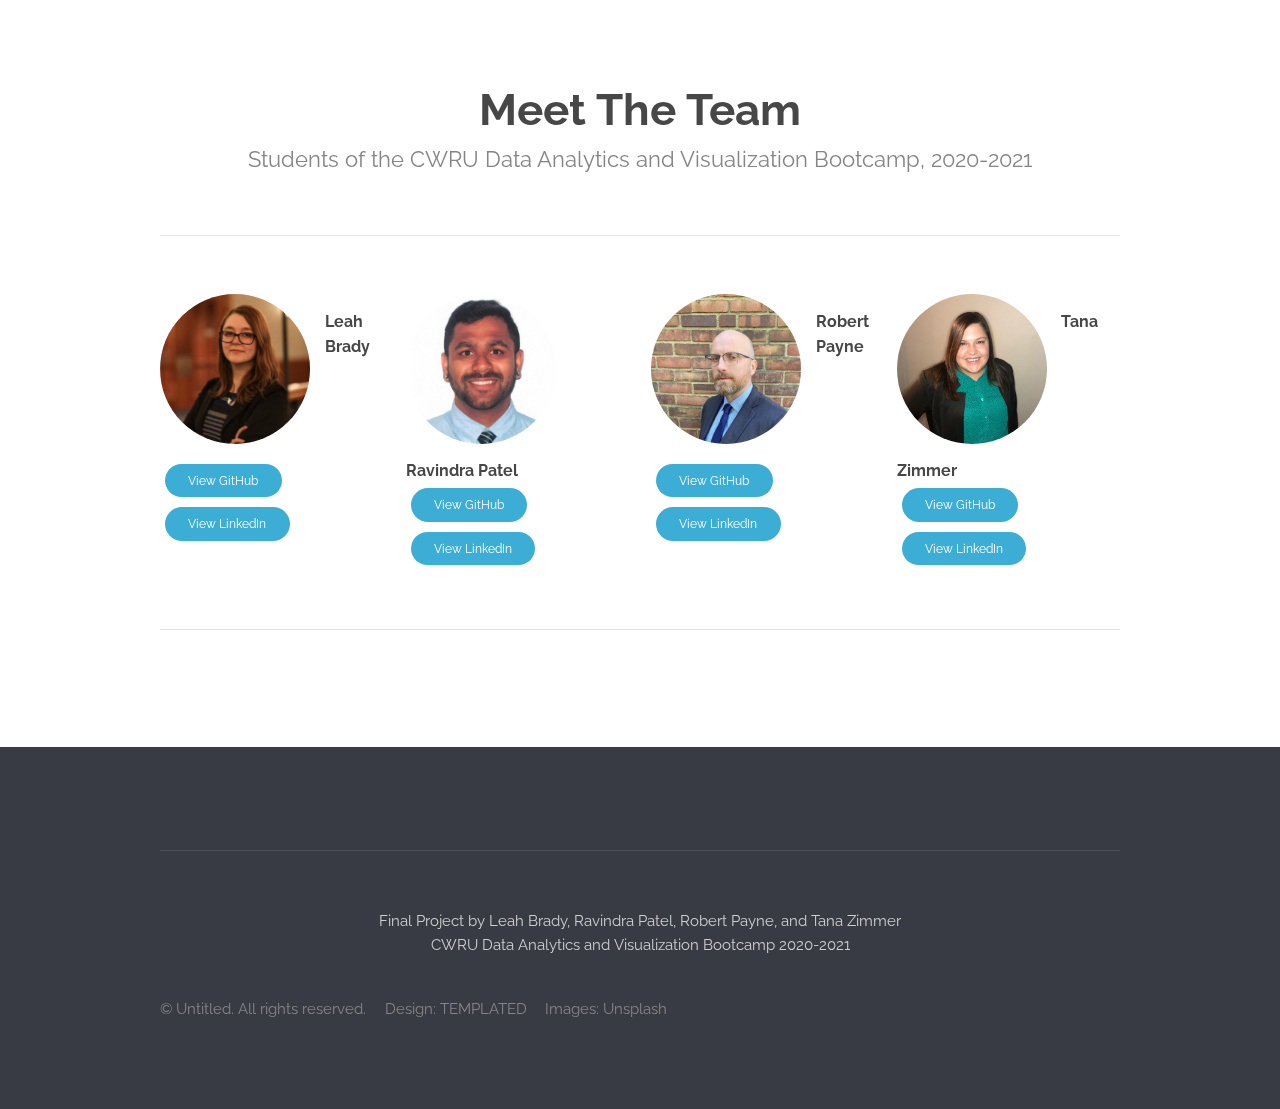
==== commit c35c7245: "Update index.html" ====
--- a/index.html
+++ b/index.html
@@ -91,7 +91,7 @@
 				<div class="container">
 					<header class="major">
 						<h2>Meet The Team</h2>
-						<p>Students of the CWRU Data Analytics and Visualization Course, 2020-2021</p>
+						<p>Students of the CWRU Data Analytics and Visualization Bootcamp, 2020-2021</p>
 					</header>
 					<section class="profiles">
 						<div class="row">
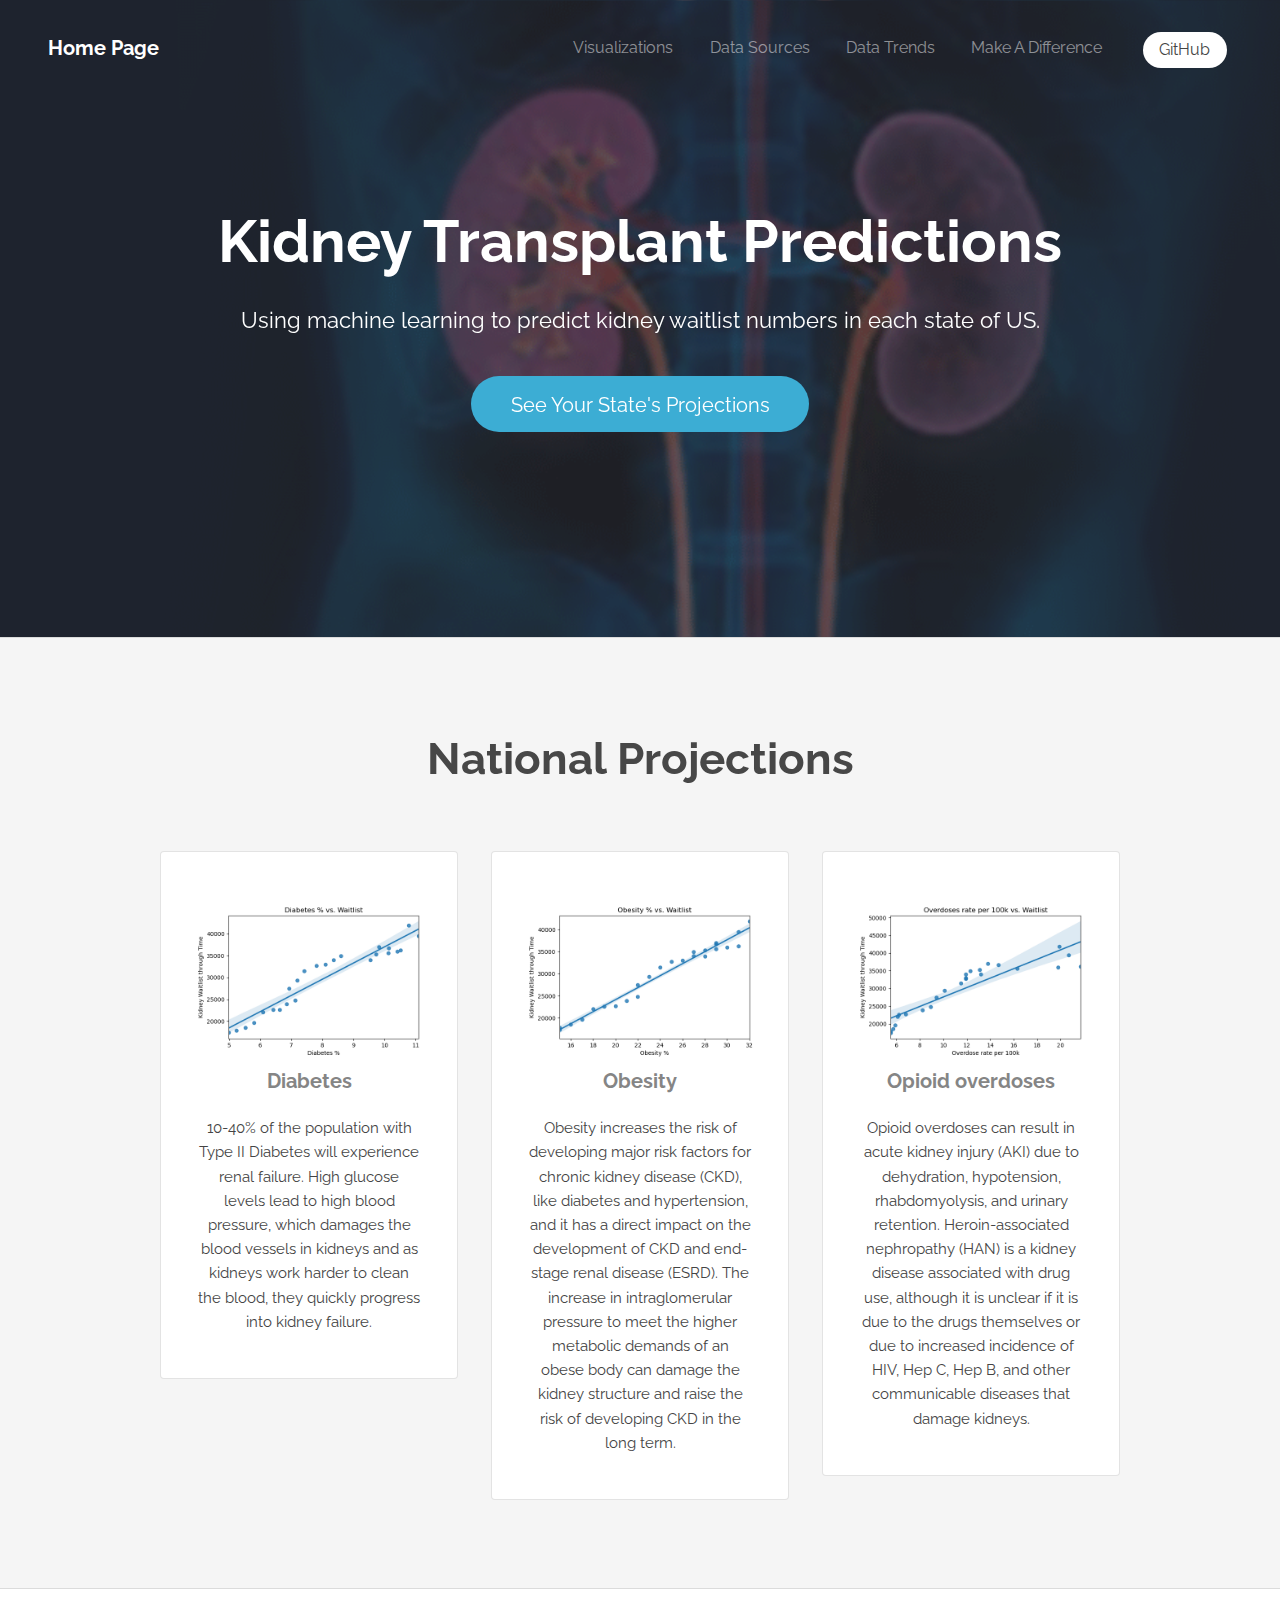
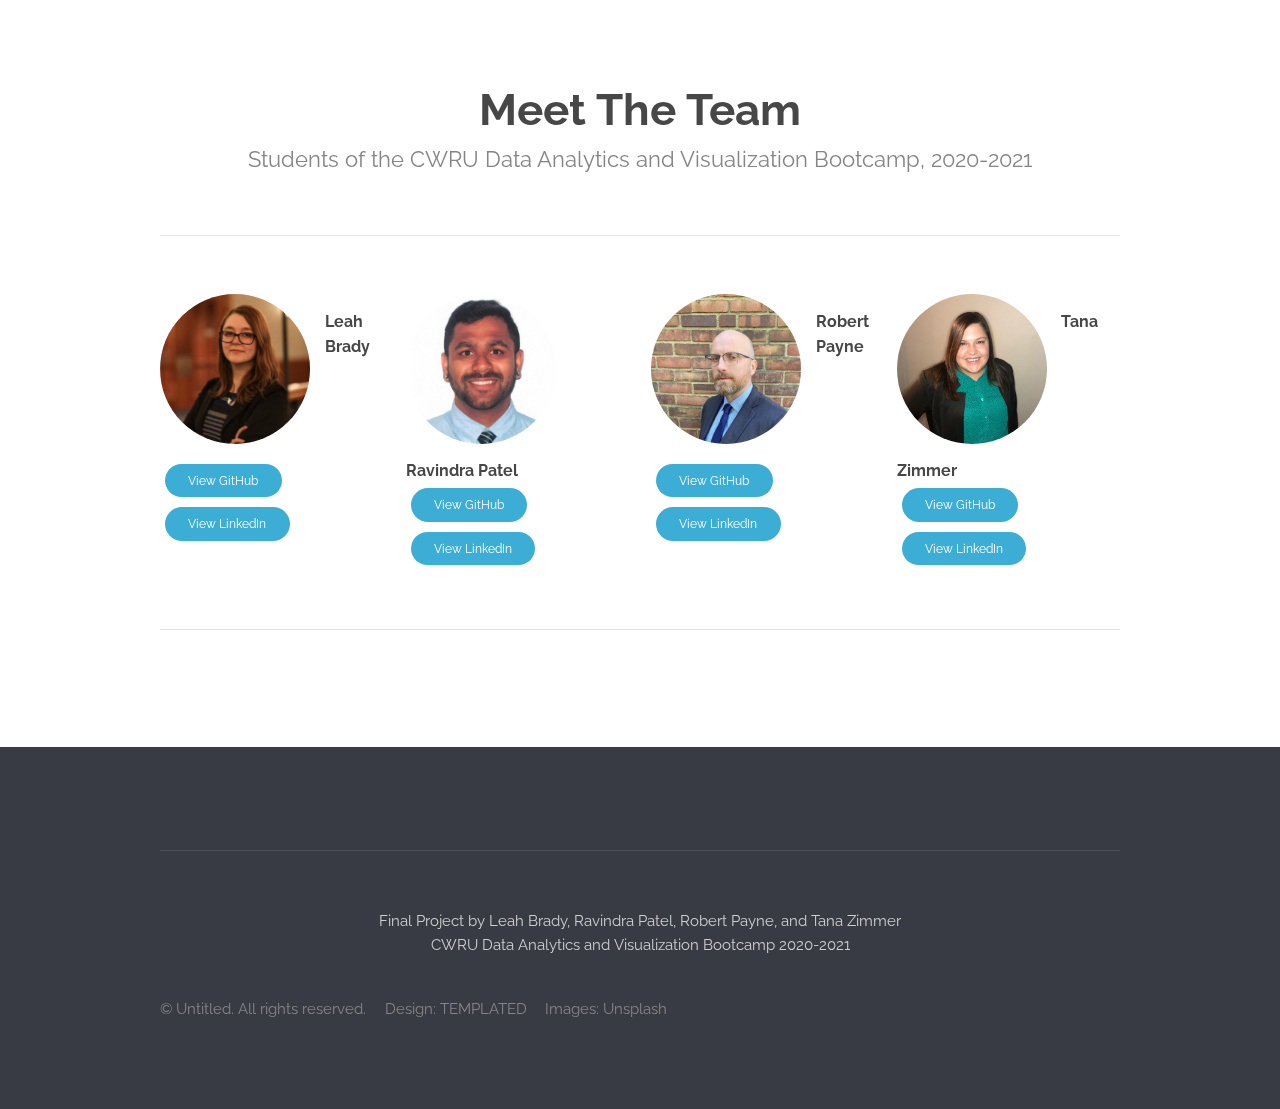
==== commit 7a5d74e2: "added data trends page" ====
--- a/index.html
+++ b/index.html
@@ -31,6 +31,7 @@
 					<ul>
 						<li><a href="visualizations.html">Visualizations</a></li>
 						<li><a href="data.html">Data Sources</a></li>
+						<li><a href="ML.html">Data Trends</a></li>
 						<li><a href="donate.html">Make A Difference</a></li>
 						<li><a href="https://github.com/Lbrady1025/OPTN-analysis" target="_blank" class="button special">GitHub</a></li>
 					</ul>
--- a/css/style.css
+++ b/css/style.css
@@ -1185,6 +1185,33 @@
 						margin-bottom: 1.75em;
 					}
 
+					
+				#trendbanner {
+					background-image: url(../images/dark_tint.png), url(../images/trends_banner.jpg);
+					background-position: center center;
+					background-size: cover;
+					color: #ffffff;
+					padding: 14em 0em 14em;
+					text-align: center;
+				}
+			
+					#trendbanner :last-child {
+						margin-bottom: 0;
+					}
+			
+					#trendbanner h2 {
+						color: #ffffff;
+						font-size: 4em;
+						line-height: 1.25em;
+						margin: 0 0 0.5em 0;
+						padding: 0;
+					}
+			
+					#trendbanner p {
+						font-size: 1.5em;
+						margin-bottom: 1.75em;
+					}
+
 /* Wrapper */
 
 	.wrapper {
